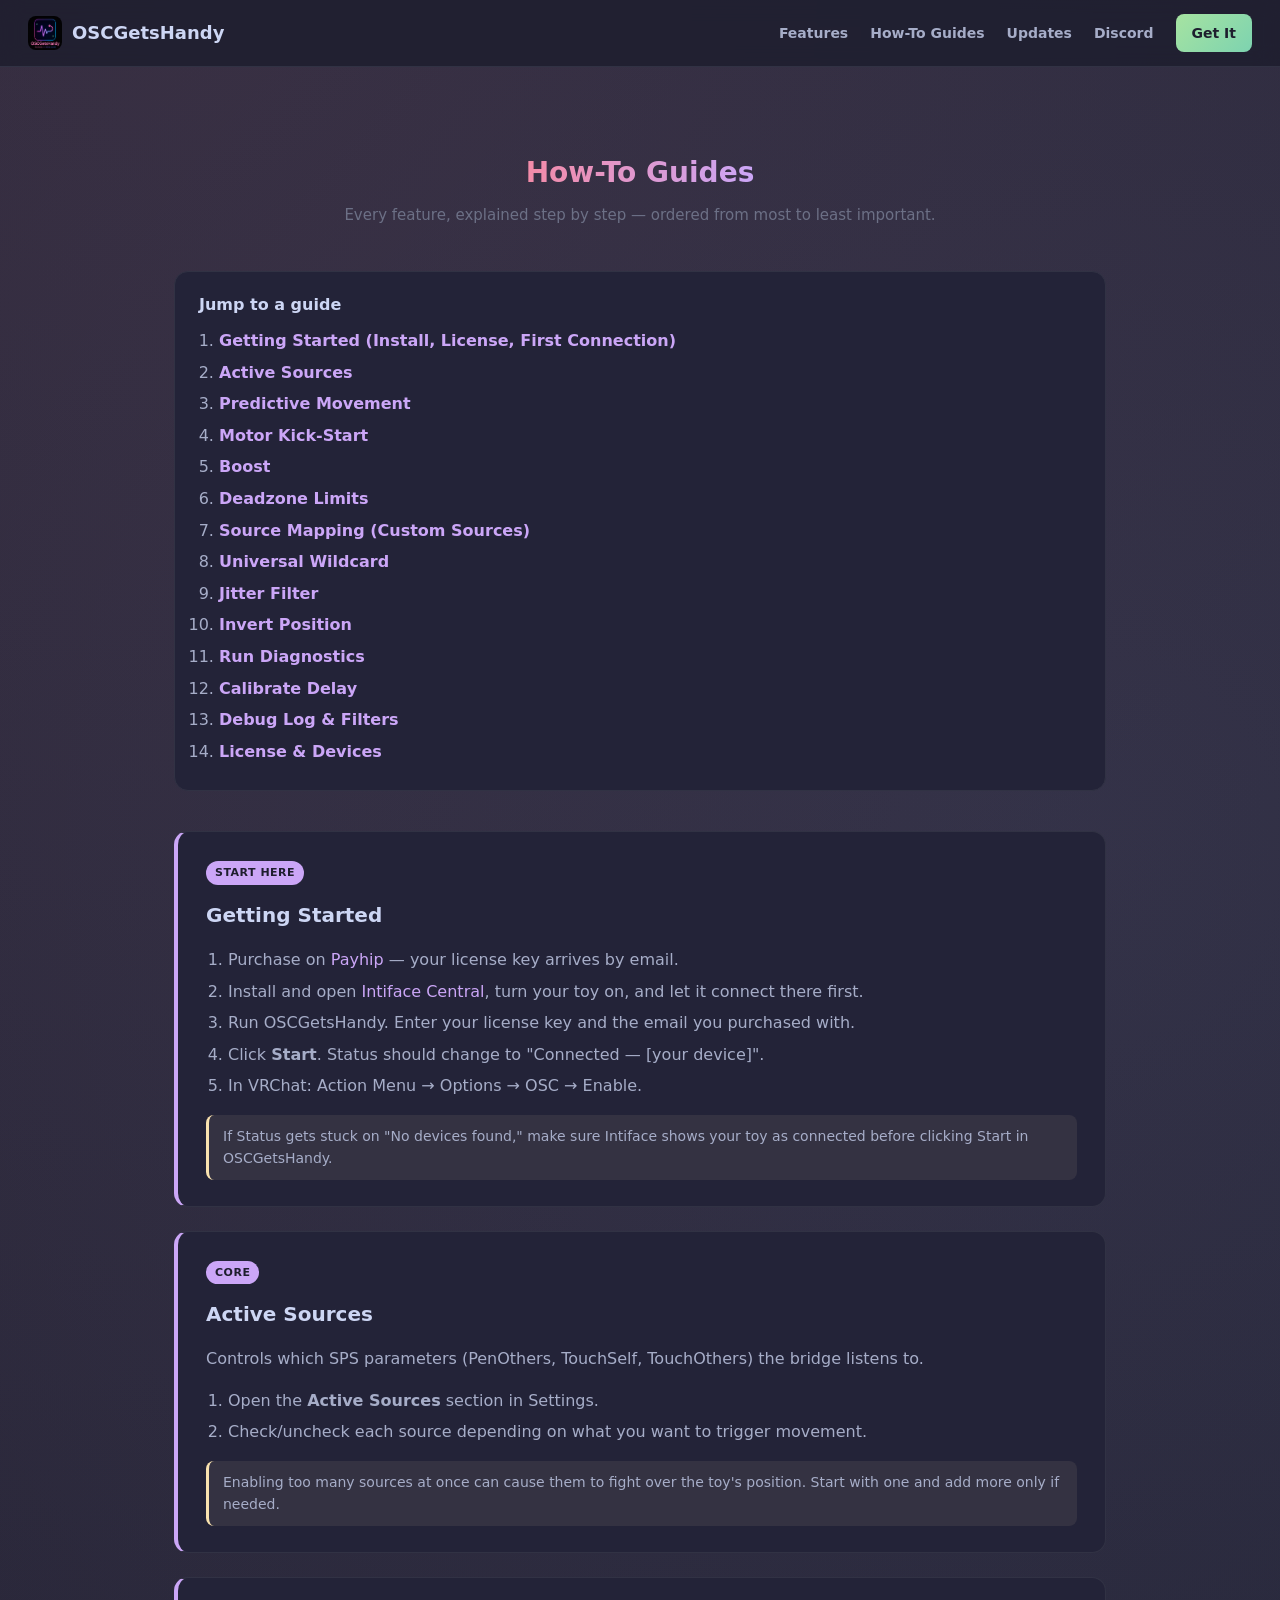
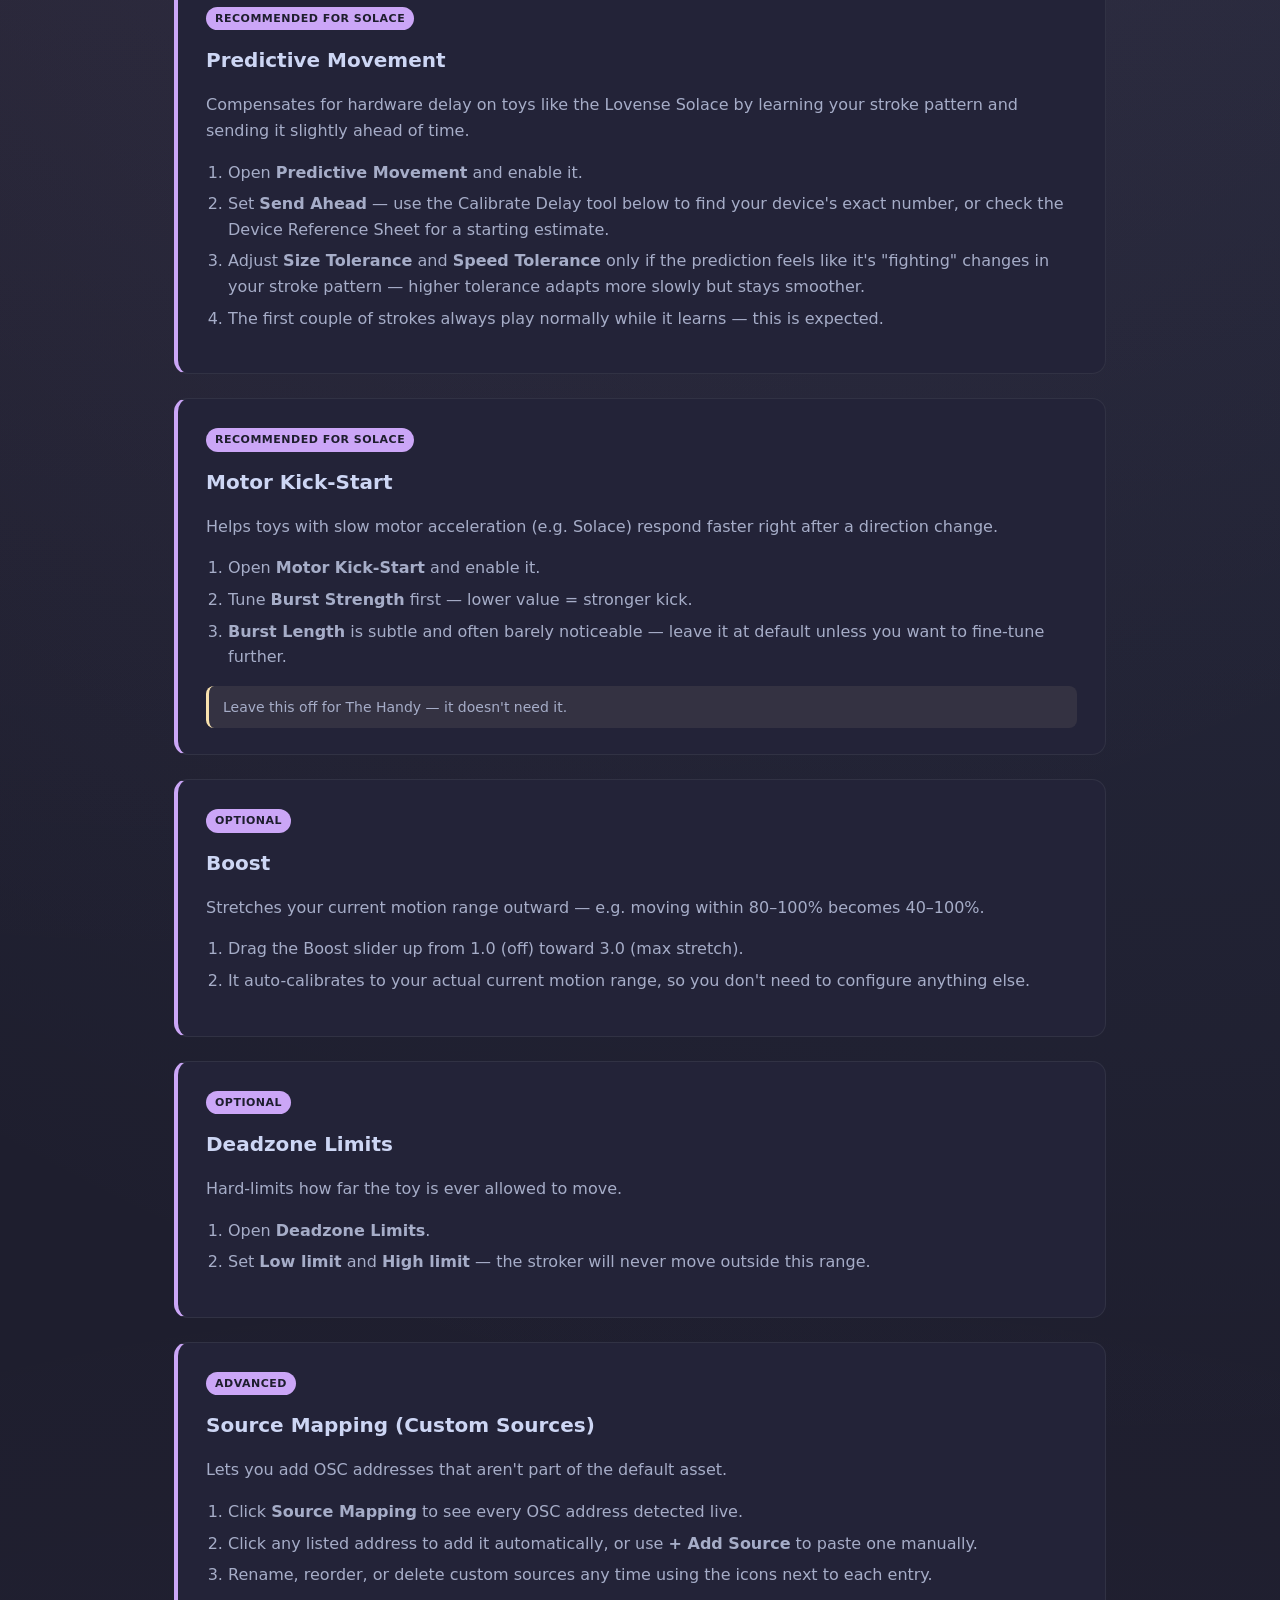
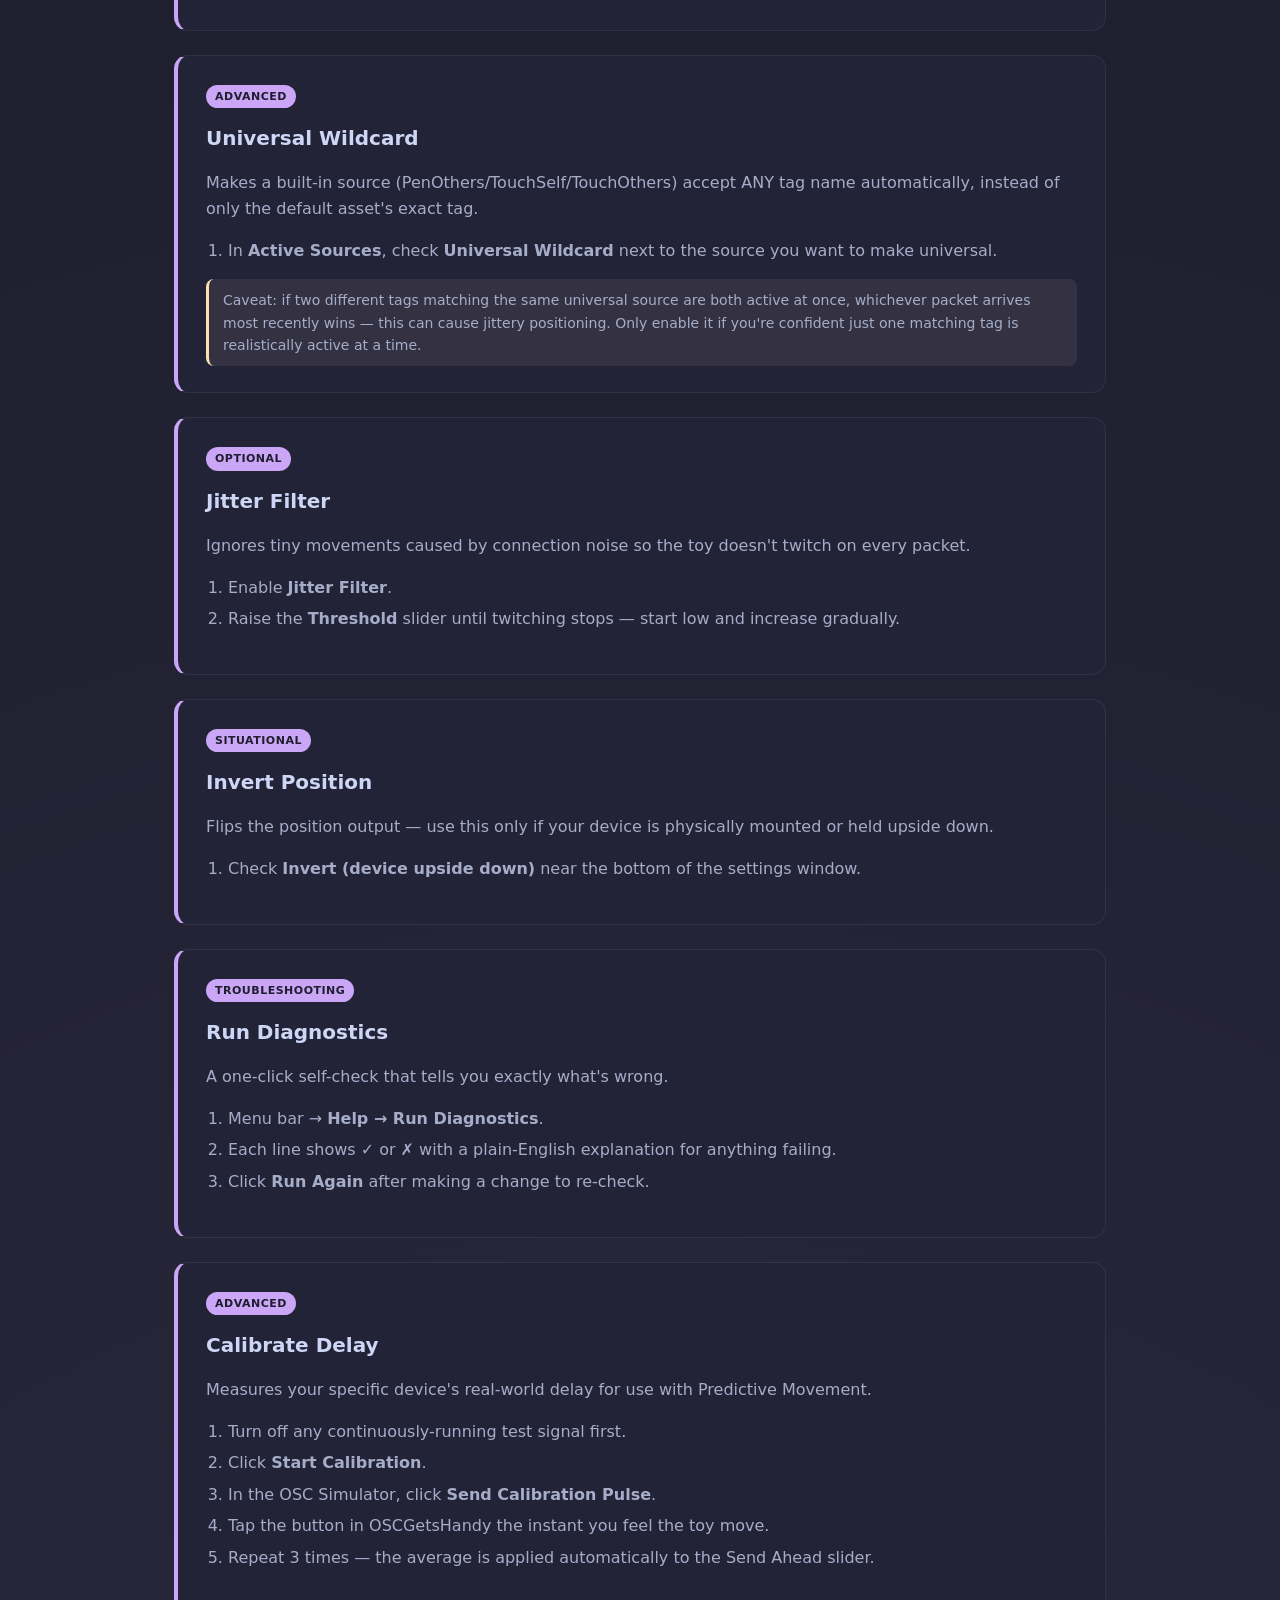
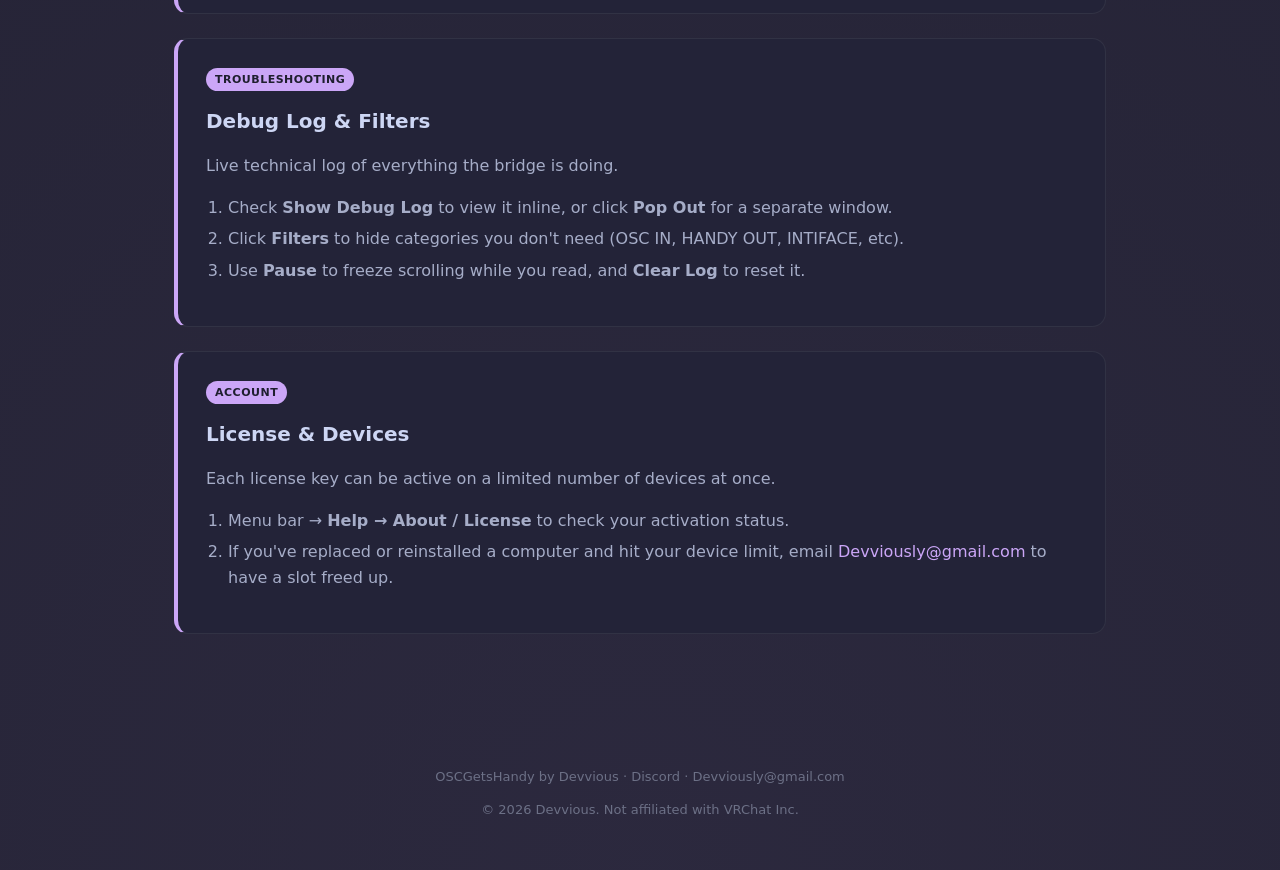
==== guides.html @ ec53cee9 "Add files via upload" ====
<!DOCTYPE html>
<html lang="en">
<head>
<meta charset="UTF-8">
<meta name="viewport" content="width=device-width, initial-scale=1.0">
<title>How-To Guides — OSCGetsHandy</title>
<link rel="icon" href="favicon.ico">
<link rel="stylesheet" href="style.css">
</head>
<body>

<nav>
  <a href="index.html" class="brand">
    <img src="logo.png" alt="OSCGetsHandy logo" class="logo-mark">
    OSCGetsHandy
  </a>
  <div class="navlinks">
    <a href="index.html#features">Features</a>
    <a href="guides.html">How-To Guides</a>
    <a href="updates.html">Updates</a>
    <a href="https://discord.gg/DQhbp8vgg" target="_blank" rel="noopener">Discord</a>
    <a class="cta" href="index.html#buy">Get It</a>
  </div>
</nav>

<section class="section">
  <div class="section-head"><h2>How-To Guides</h2></div>
  <div class="subtitle">Every feature, explained step by step — ordered from most to least important.</div>

  <div class="guide-toc">
    <h4>Jump to a guide</h4>
    <ol>
      <li><a href="#getting-started">Getting Started (Install, License, First Connection)</a></li>
      <li><a href="#active-sources">Active Sources</a></li>
      <li><a href="#predictive-movement">Predictive Movement</a></li>
      <li><a href="#motor-kick-start">Motor Kick-Start</a></li>
      <li><a href="#boost">Boost</a></li>
      <li><a href="#deadzone">Deadzone Limits</a></li>
      <li><a href="#source-mapping">Source Mapping (Custom Sources)</a></li>
      <li><a href="#universal-wildcard">Universal Wildcard</a></li>
      <li><a href="#jitter">Jitter Filter</a></li>
      <li><a href="#invert">Invert Position</a></li>
      <li><a href="#diagnostics">Run Diagnostics</a></li>
      <li><a href="#calibration">Calibrate Delay</a></li>
      <li><a href="#debug-log">Debug Log &amp; Filters</a></li>
      <li><a href="#licensing">License &amp; Devices</a></li>
    </ol>
  </div>

  <div class="guide" id="getting-started">
    <span class="priority">Start Here</span>
    <h3>Getting Started</h3>
    <ol>
      <li>Purchase on <a href="https://payhip.com/b/lFIj0" target="_blank" rel="noopener">Payhip</a> — your license key arrives by email.</li>
      <li>Install and open <a href="https://intiface.com/central/" target="_blank" rel="noopener">Intiface Central</a>, turn your toy on, and let it connect there first.</li>
      <li>Run OSCGetsHandy. Enter your license key and the email you purchased with.</li>
      <li>Click <strong>Start</strong>. Status should change to "Connected — [your device]".</li>
      <li>In VRChat: Action Menu → Options → OSC → Enable.</li>
    </ol>
    <div class="tip">If Status gets stuck on "No devices found," make sure Intiface shows your toy as connected before clicking Start in OSCGetsHandy.</div>
  </div>

  <div class="guide" id="active-sources">
    <span class="priority">Core</span>
    <h3>Active Sources</h3>
    <p>Controls which SPS parameters (PenOthers, TouchSelf, TouchOthers) the bridge listens to.</p>
    <ol>
      <li>Open the <strong>Active Sources</strong> section in Settings.</li>
      <li>Check/uncheck each source depending on what you want to trigger movement.</li>
    </ol>
    <div class="tip">Enabling too many sources at once can cause them to fight over the toy's position. Start with one and add more only if needed.</div>
  </div>

  <div class="guide" id="predictive-movement">
    <span class="priority">Recommended for Solace</span>
    <h3>Predictive Movement</h3>
    <p>Compensates for hardware delay on toys like the Lovense Solace by learning your stroke pattern and sending it slightly ahead of time.</p>
    <ol>
      <li>Open <strong>Predictive Movement</strong> and enable it.</li>
      <li>Set <strong>Send Ahead</strong> — use the Calibrate Delay tool below to find your device's exact number, or check the Device Reference Sheet for a starting estimate.</li>
      <li>Adjust <strong>Size Tolerance</strong> and <strong>Speed Tolerance</strong> only if the prediction feels like it's "fighting" changes in your stroke pattern — higher tolerance adapts more slowly but stays smoother.</li>
      <li>The first couple of strokes always play normally while it learns — this is expected.</li>
    </ol>
  </div>

  <div class="guide" id="motor-kick-start">
    <span class="priority">Recommended for Solace</span>
    <h3>Motor Kick-Start</h3>
    <p>Helps toys with slow motor acceleration (e.g. Solace) respond faster right after a direction change.</p>
    <ol>
      <li>Open <strong>Motor Kick-Start</strong> and enable it.</li>
      <li>Tune <strong>Burst Strength</strong> first — lower value = stronger kick.</li>
      <li><strong>Burst Length</strong> is subtle and often barely noticeable — leave it at default unless you want to fine-tune further.</li>
    </ol>
    <div class="tip">Leave this off for The Handy — it doesn't need it.</div>
  </div>

  <div class="guide" id="boost">
    <span class="priority">Optional</span>
    <h3>Boost</h3>
    <p>Stretches your current motion range outward — e.g. moving within 80–100% becomes 40–100%.</p>
    <ol>
      <li>Drag the Boost slider up from 1.0 (off) toward 3.0 (max stretch).</li>
      <li>It auto-calibrates to your actual current motion range, so you don't need to configure anything else.</li>
    </ol>
  </div>

  <div class="guide" id="deadzone">
    <span class="priority">Optional</span>
    <h3>Deadzone Limits</h3>
    <p>Hard-limits how far the toy is ever allowed to move.</p>
    <ol>
      <li>Open <strong>Deadzone Limits</strong>.</li>
      <li>Set <strong>Low limit</strong> and <strong>High limit</strong> — the stroker will never move outside this range.</li>
    </ol>
  </div>

  <div class="guide" id="source-mapping">
    <span class="priority">Advanced</span>
    <h3>Source Mapping (Custom Sources)</h3>
    <p>Lets you add OSC addresses that aren't part of the default asset.</p>
    <ol>
      <li>Click <strong>Source Mapping</strong> to see every OSC address detected live.</li>
      <li>Click any listed address to add it automatically, or use <strong>+ Add Source</strong> to paste one manually.</li>
      <li>Rename, reorder, or delete custom sources any time using the icons next to each entry.</li>
    </ol>
  </div>

  <div class="guide" id="universal-wildcard">
    <span class="priority">Advanced</span>
    <h3>Universal Wildcard</h3>
    <p>Makes a built-in source (PenOthers/TouchSelf/TouchOthers) accept ANY tag name automatically, instead of only the default asset's exact tag.</p>
    <ol>
      <li>In <strong>Active Sources</strong>, check <strong>Universal Wildcard</strong> next to the source you want to make universal.</li>
    </ol>
    <div class="tip">Caveat: if two different tags matching the same universal source are both active at once, whichever packet arrives most recently wins — this can cause jittery positioning. Only enable it if you're confident just one matching tag is realistically active at a time.</div>
  </div>

  <div class="guide" id="jitter">
    <span class="priority">Optional</span>
    <h3>Jitter Filter</h3>
    <p>Ignores tiny movements caused by connection noise so the toy doesn't twitch on every packet.</p>
    <ol>
      <li>Enable <strong>Jitter Filter</strong>.</li>
      <li>Raise the <strong>Threshold</strong> slider until twitching stops — start low and increase gradually.</li>
    </ol>
  </div>

  <div class="guide" id="invert">
    <span class="priority">Situational</span>
    <h3>Invert Position</h3>
    <p>Flips the position output — use this only if your device is physically mounted or held upside down.</p>
    <ol>
      <li>Check <strong>Invert (device upside down)</strong> near the bottom of the settings window.</li>
    </ol>
  </div>

  <div class="guide" id="diagnostics">
    <span class="priority">Troubleshooting</span>
    <h3>Run Diagnostics</h3>
    <p>A one-click self-check that tells you exactly what's wrong.</p>
    <ol>
      <li>Menu bar → <strong>Help → Run Diagnostics</strong>.</li>
      <li>Each line shows ✓ or ✗ with a plain-English explanation for anything failing.</li>
      <li>Click <strong>Run Again</strong> after making a change to re-check.</li>
    </ol>
  </div>

  <div class="guide" id="calibration">
    <span class="priority">Advanced</span>
    <h3>Calibrate Delay</h3>
    <p>Measures your specific device's real-world delay for use with Predictive Movement.</p>
    <ol>
      <li>Turn off any continuously-running test signal first.</li>
      <li>Click <strong>Start Calibration</strong>.</li>
      <li>In the OSC Simulator, click <strong>Send Calibration Pulse</strong>.</li>
      <li>Tap the button in OSCGetsHandy the instant you feel the toy move.</li>
      <li>Repeat 3 times — the average is applied automatically to the Send Ahead slider.</li>
    </ol>
  </div>

  <div class="guide" id="debug-log">
    <span class="priority">Troubleshooting</span>
    <h3>Debug Log &amp; Filters</h3>
    <p>Live technical log of everything the bridge is doing.</p>
    <ol>
      <li>Check <strong>Show Debug Log</strong> to view it inline, or click <strong>Pop Out</strong> for a separate window.</li>
      <li>Click <strong>Filters</strong> to hide categories you don't need (OSC IN, HANDY OUT, INTIFACE, etc).</li>
      <li>Use <strong>Pause</strong> to freeze scrolling while you read, and <strong>Clear Log</strong> to reset it.</li>
    </ol>
  </div>

  <div class="guide" id="licensing">
    <span class="priority">Account</span>
    <h3>License &amp; Devices</h3>
    <p>Each license key can be active on a limited number of devices at once.</p>
    <ol>
      <li>Menu bar → <strong>Help → About / License</strong> to check your activation status.</li>
      <li>If you've replaced or reinstalled a computer and hit your device limit, email <a href="mailto:Devviously@gmail.com">Devviously@gmail.com</a> to have a slot freed up.</li>
    </ol>
  </div>

</section>

<footer>
  <p>OSCGetsHandy by Devvious · <a href="https://discord.gg/DQhbp8vgg" target="_blank" rel="noopener">Discord</a> · <a href="mailto:Devviously@gmail.com">Devviously@gmail.com</a></p>
  <p>&copy; 2026 Devvious. Not affiliated with VRChat Inc.</p>
</footer>

</body>
</html>
---- style.css ----
:root{
  --bg:#1e1e2e;
  --bg2:#181825;
  --card:#232338;
  --border:#313244;
  --fg:#cdd6f4;
  --dim:#a6adc8;
  --dim2:#6c7086;
  --accent:#cba6f7;
  --pink:#f38ba8;
  --green:#a6e3a1;
  --blue:#89b4fa;
  --yellow:#f9e2af;
}
*{box-sizing:border-box;}
html{scroll-behavior:smooth;}
body{
  margin:0;
  background:
    radial-gradient(circle at 15% 0%, rgba(243,139,168,0.10), transparent 45%),
    radial-gradient(circle at 85% 15%, rgba(137,180,250,0.10), transparent 45%),
    radial-gradient(circle at 50% 100%, rgba(203,166,247,0.08), transparent 50%),
    var(--bg);
  color:var(--fg);
  font-family:"Segoe UI",system-ui,-apple-system,sans-serif;
  line-height:1.6;
  min-height:100vh;
}
a{color:var(--accent);text-decoration:none;}
a:hover{text-decoration:underline;}

nav{
  position:sticky;top:0;z-index:50;
  display:flex;align-items:center;justify-content:space-between;
  padding:14px 28px;
  background:rgba(30,30,46,0.85);
  backdrop-filter:blur(10px);
  border-bottom:1px solid var(--border);
}
.brand{display:flex;align-items:center;gap:10px;font-weight:700;font-size:18px;color:var(--fg);}
.brand:hover{text-decoration:none;}
.logo-mark{display:block;height:34px;width:34px;border-radius:8px;object-fit:cover;}
.navlinks{display:flex;gap:22px;align-items:center;}
.navlinks a{color:var(--dim);font-size:14px;font-weight:600;}
.navlinks a:hover{color:var(--fg);}
.navlinks .cta{
  background:linear-gradient(135deg,var(--green),#7dd3b0);
  color:var(--bg);
  padding:8px 16px;border-radius:8px;font-weight:700;
}
.navlinks .cta:hover{filter:brightness(1.08);text-decoration:none;}

header.hero{
  text-align:center;
  padding:100px 20px 70px;
  max-width:760px;margin:0 auto;
}
.hero .kicker{
  color:var(--pink);font-weight:700;letter-spacing:1px;
  font-size:13px;text-transform:uppercase;margin-bottom:14px;
}
.hero h1{
  font-size:44px;font-weight:800;margin:0 0 18px;
  color:var(--fg);
}
.hero h1 span{
  background:linear-gradient(90deg,var(--pink),var(--accent),var(--blue));
  -webkit-background-clip:text;
  background-clip:text;
  color:transparent;
}
.hero p{
  color:var(--dim);font-size:17px;max-width:560px;margin:0 auto 34px;
}
.hero-btns{display:flex;gap:14px;justify-content:center;flex-wrap:wrap;}
.btn{
  display:inline-block;padding:13px 26px;border-radius:10px;
  font-weight:700;font-size:15px;cursor:pointer;border:none;
}
.btn-primary{background:linear-gradient(135deg,var(--green),#7dd3b0);color:var(--bg);}
.btn-primary:hover{filter:brightness(1.08);text-decoration:none;}
.btn-secondary{background:var(--card);color:var(--fg);border:1px solid var(--border);}
.btn-secondary:hover{background:var(--border);text-decoration:none;}

.section{max-width:980px;margin:0 auto;padding:60px 24px;}
.section h2{
  font-size:28px;font-weight:800;margin-bottom:8px;color:var(--fg);
  text-align:center;
  background:linear-gradient(90deg,var(--pink),var(--accent));
  -webkit-background-clip:text;background-clip:text;color:transparent;
  display:inline-block;
}
.section-head{text-align:center;}
.section .subtitle{
  color:var(--dim2);text-align:center;margin-bottom:44px;font-size:15px;
}

.grid{display:grid;grid-template-columns:repeat(auto-fit,minmax(250px,1fr));gap:18px;}
.card{
  background:var(--card);border:1px solid var(--border);
  border-radius:14px;padding:22px;
  border-top:3px solid transparent;
  transition:transform .15s ease;
}
.card:hover{transform:translateY(-3px);}
.card .icon{font-size:26px;margin-bottom:10px;display:block;}
.card h3{margin:0 0 8px;font-size:16px;color:var(--fg);}
.card p{margin:0 0 10px;color:var(--dim);font-size:14px;}
.card a{font-size:13px;font-weight:700;}

.grad-1{border-top-color:var(--pink);}
.grad-2{border-top-color:var(--yellow);}
.grad-3{border-top-color:var(--green);}
.grad-4{border-top-color:var(--blue);}
.grad-5{border-top-color:var(--accent);}
.grad-6{border-top-color:#eba0ac;}

.steps{counter-reset:step;display:flex;flex-direction:column;gap:0;}
.step{
  display:flex;gap:18px;padding:20px 0;
  border-bottom:1px solid var(--border);
}
.step:last-child{border-bottom:none;}
.step .num{
  flex:none;width:34px;height:34px;border-radius:50%;
  background:linear-gradient(135deg,var(--pink),var(--accent));
  color:var(--bg);font-weight:800;
  display:flex;align-items:center;justify-content:center;font-size:15px;
}
.step h4{margin:2px 0 6px;color:var(--fg);font-size:16px;}
.step p{margin:0;color:var(--dim);font-size:14px;}

.compat{
  display:flex;flex-wrap:wrap;gap:10px;justify-content:center;
}
.pill{
  background:var(--card);border:1px solid var(--border);
  padding:9px 16px;border-radius:20px;font-size:14px;color:var(--dim);
}

.cta-band{
  text-align:center;padding:70px 24px;
  background:linear-gradient(180deg,var(--bg2),var(--bg));
  border-top:1px solid var(--border);
  border-bottom:1px solid var(--border);
}
.cta-band h2{font-size:26px;margin-bottom:10px;color:var(--fg);}
.cta-band p{color:var(--dim);margin-bottom:26px;}

.price{
  display:inline-block;background:var(--card);border:1px solid var(--border);
  border-radius:16px;padding:30px 40px;margin-bottom:24px;
}
.price .amount{
  font-size:32px;font-weight:800;
  background:linear-gradient(90deg,var(--green),var(--blue));
  -webkit-background-clip:text;background-clip:text;color:transparent;
}
.price .label{color:var(--dim2);font-size:13px;text-transform:uppercase;letter-spacing:1px;}

footer{
  text-align:center;padding:36px 20px;color:var(--dim2);font-size:13px;
}
footer a{color:var(--dim2);}
footer a:hover{color:var(--fg);}

.note{
  background:var(--card);border:1px solid var(--border);
  border-left:3px solid var(--yellow);
  padding:14px 18px;border-radius:8px;color:var(--dim);font-size:14px;
  max-width:700px;margin:30px auto 0;
}

/* ---- Guides page ---- */
.guide-toc{
  background:var(--card);border:1px solid var(--border);
  border-radius:14px;padding:20px 24px;margin-bottom:40px;
}
.guide-toc h4{margin:0 0 10px;color:var(--fg);}
.guide-toc ol{margin:0;padding-left:20px;color:var(--dim);}
.guide-toc li{margin-bottom:6px;}
.guide-toc a{font-weight:600;}

.guide{
  background:var(--card);border:1px solid var(--border);
  border-left:4px solid var(--accent);
  border-radius:14px;padding:26px 28px;margin-bottom:24px;
  scroll-margin-top:90px;
}
.guide h3{margin:0 0 4px;font-size:20px;color:var(--fg);}
.guide .priority{
  display:inline-block;font-size:11px;font-weight:700;letter-spacing:.5px;
  text-transform:uppercase;color:var(--bg);
  background:var(--accent);padding:3px 9px;border-radius:20px;margin-bottom:14px;
}
.guide ol, .guide ul{color:var(--dim);padding-left:22px;}
.guide li{margin-bottom:6px;}
.guide p{color:var(--dim);}
.guide .tip{
  background:rgba(249,226,175,0.08);border-left:3px solid var(--yellow);
  padding:10px 14px;border-radius:8px;font-size:14px;color:var(--dim);margin-top:14px;
}

/* ---- Updates page ---- */
.update-post{
  background:var(--card);border:1px solid var(--border);
  border-radius:14px;padding:22px 26px;margin-bottom:20px;
}
.update-post .date{
  color:var(--dim2);font-size:13px;font-weight:700;text-transform:uppercase;
  letter-spacing:.5px;margin-bottom:8px;
}
.update-post .version{
  display:inline-block;background:linear-gradient(135deg,var(--blue),var(--accent));
  color:var(--bg);font-weight:800;font-size:13px;padding:2px 10px;border-radius:20px;
  margin-bottom:10px;
}
.update-post ul{color:var(--dim);padding-left:20px;margin:8px 0 0;}
.update-post li{margin-bottom:4px;}
.update-post p{color:var(--dim);margin:8px 0 0;}

.planned-grid{display:grid;grid-template-columns:repeat(auto-fit,minmax(230px,1fr));gap:16px;}
.planned-card{
  background:var(--card);border:1px dashed var(--border);
  border-radius:12px;padding:18px;color:var(--dim);font-size:14px;
}
.planned-card h4{margin:0 0 6px;color:var(--fg);font-size:15px;}
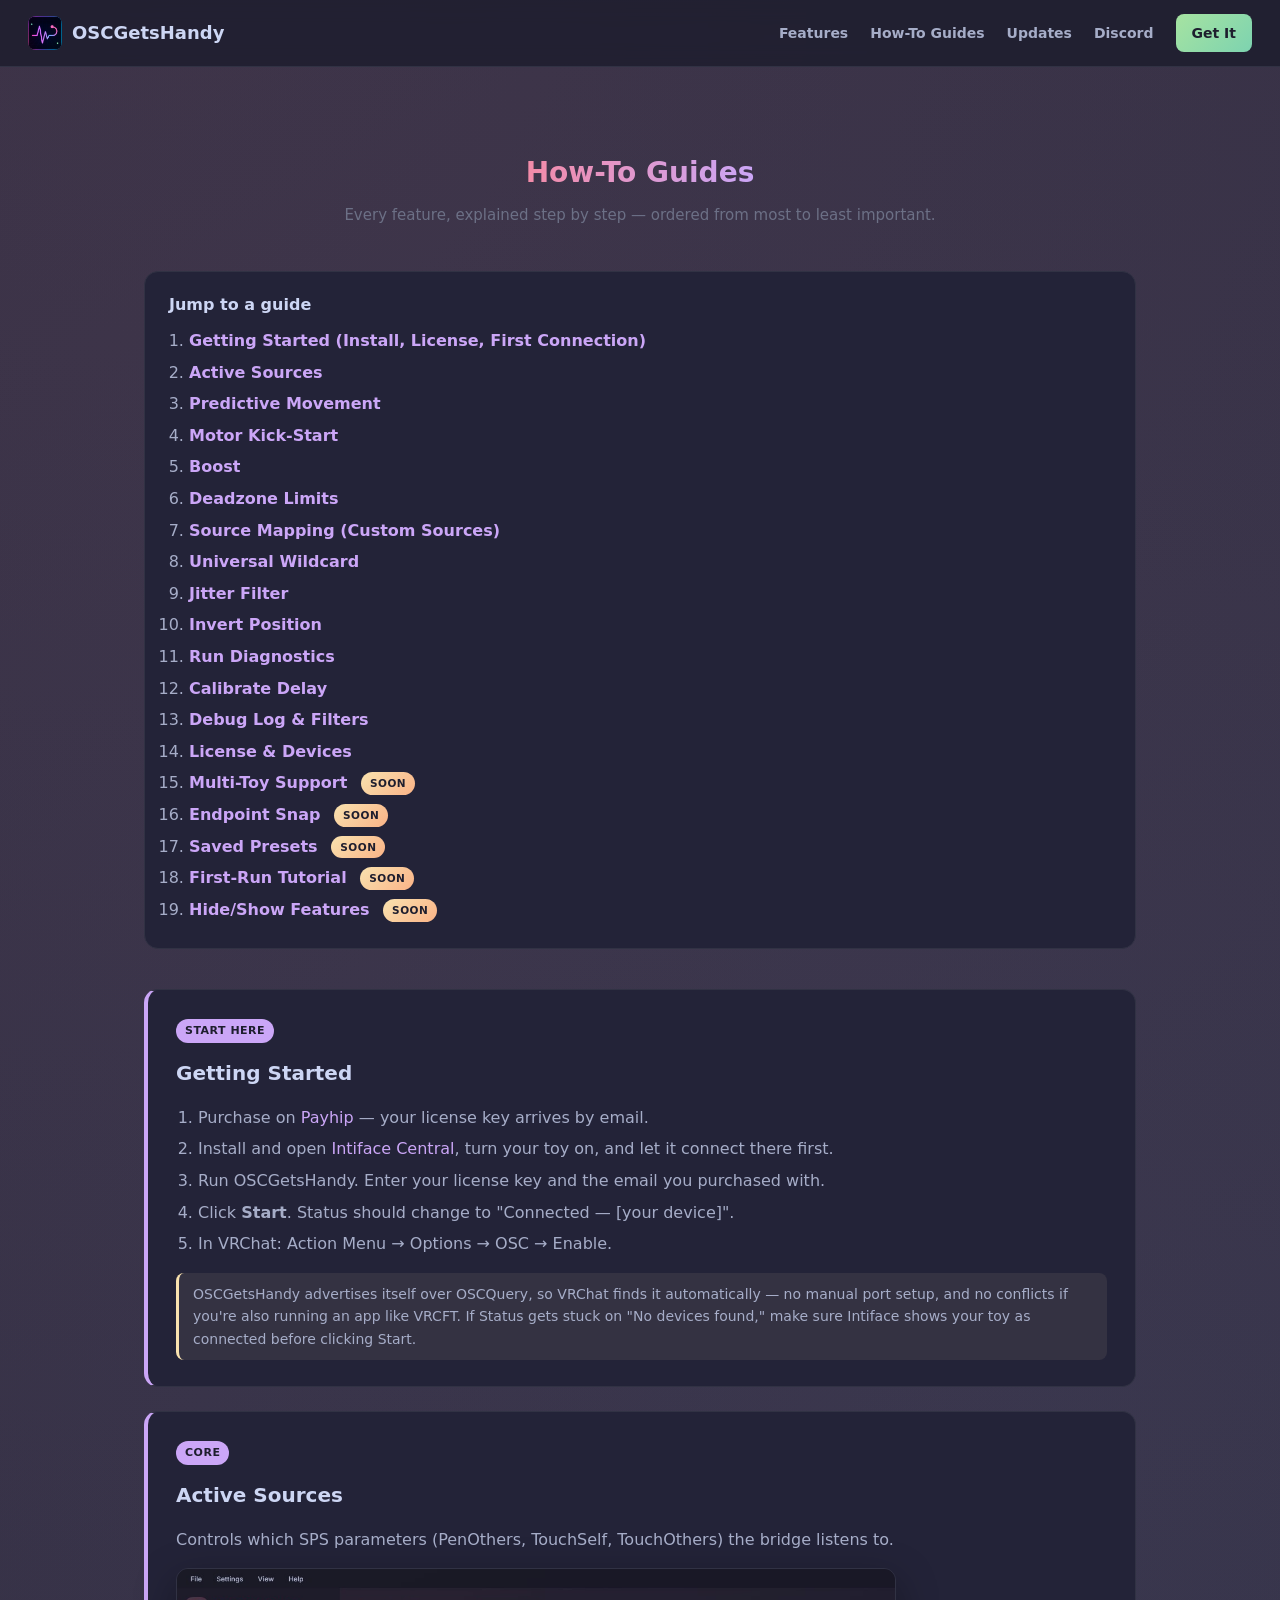
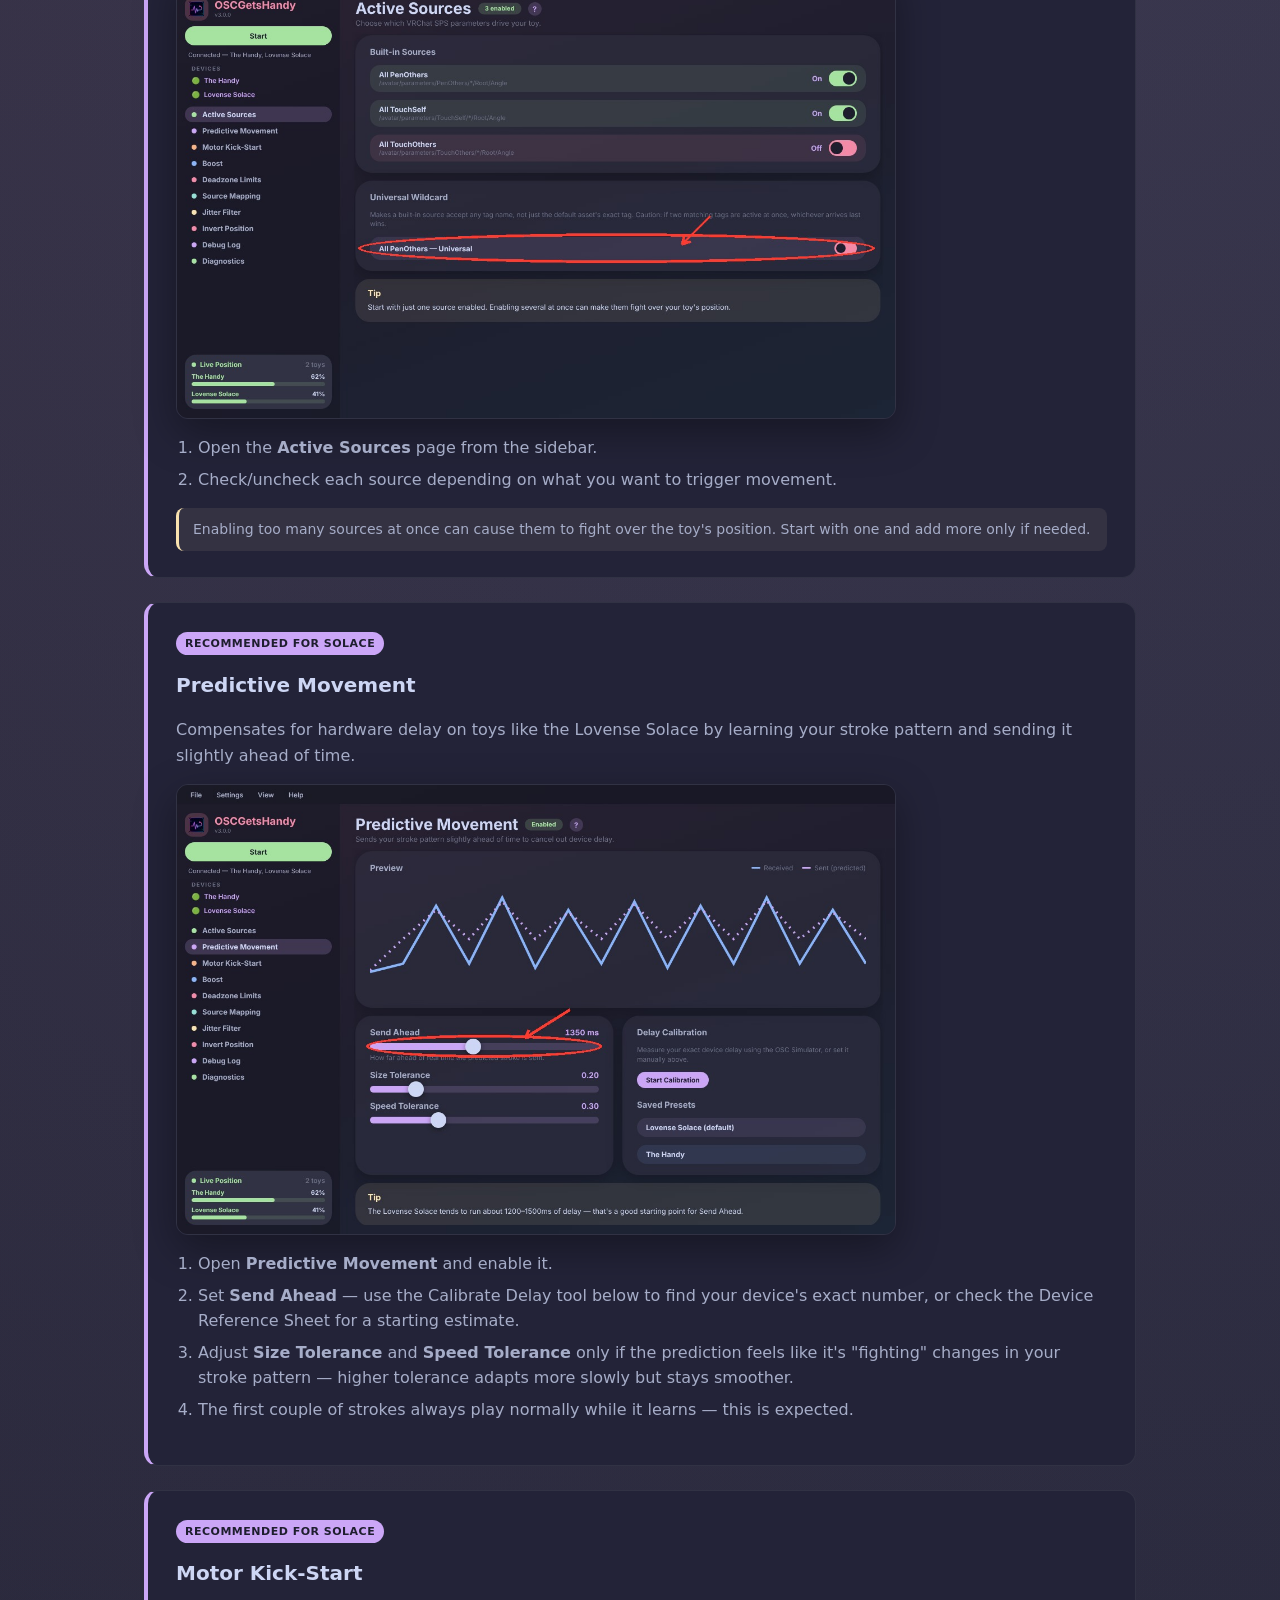
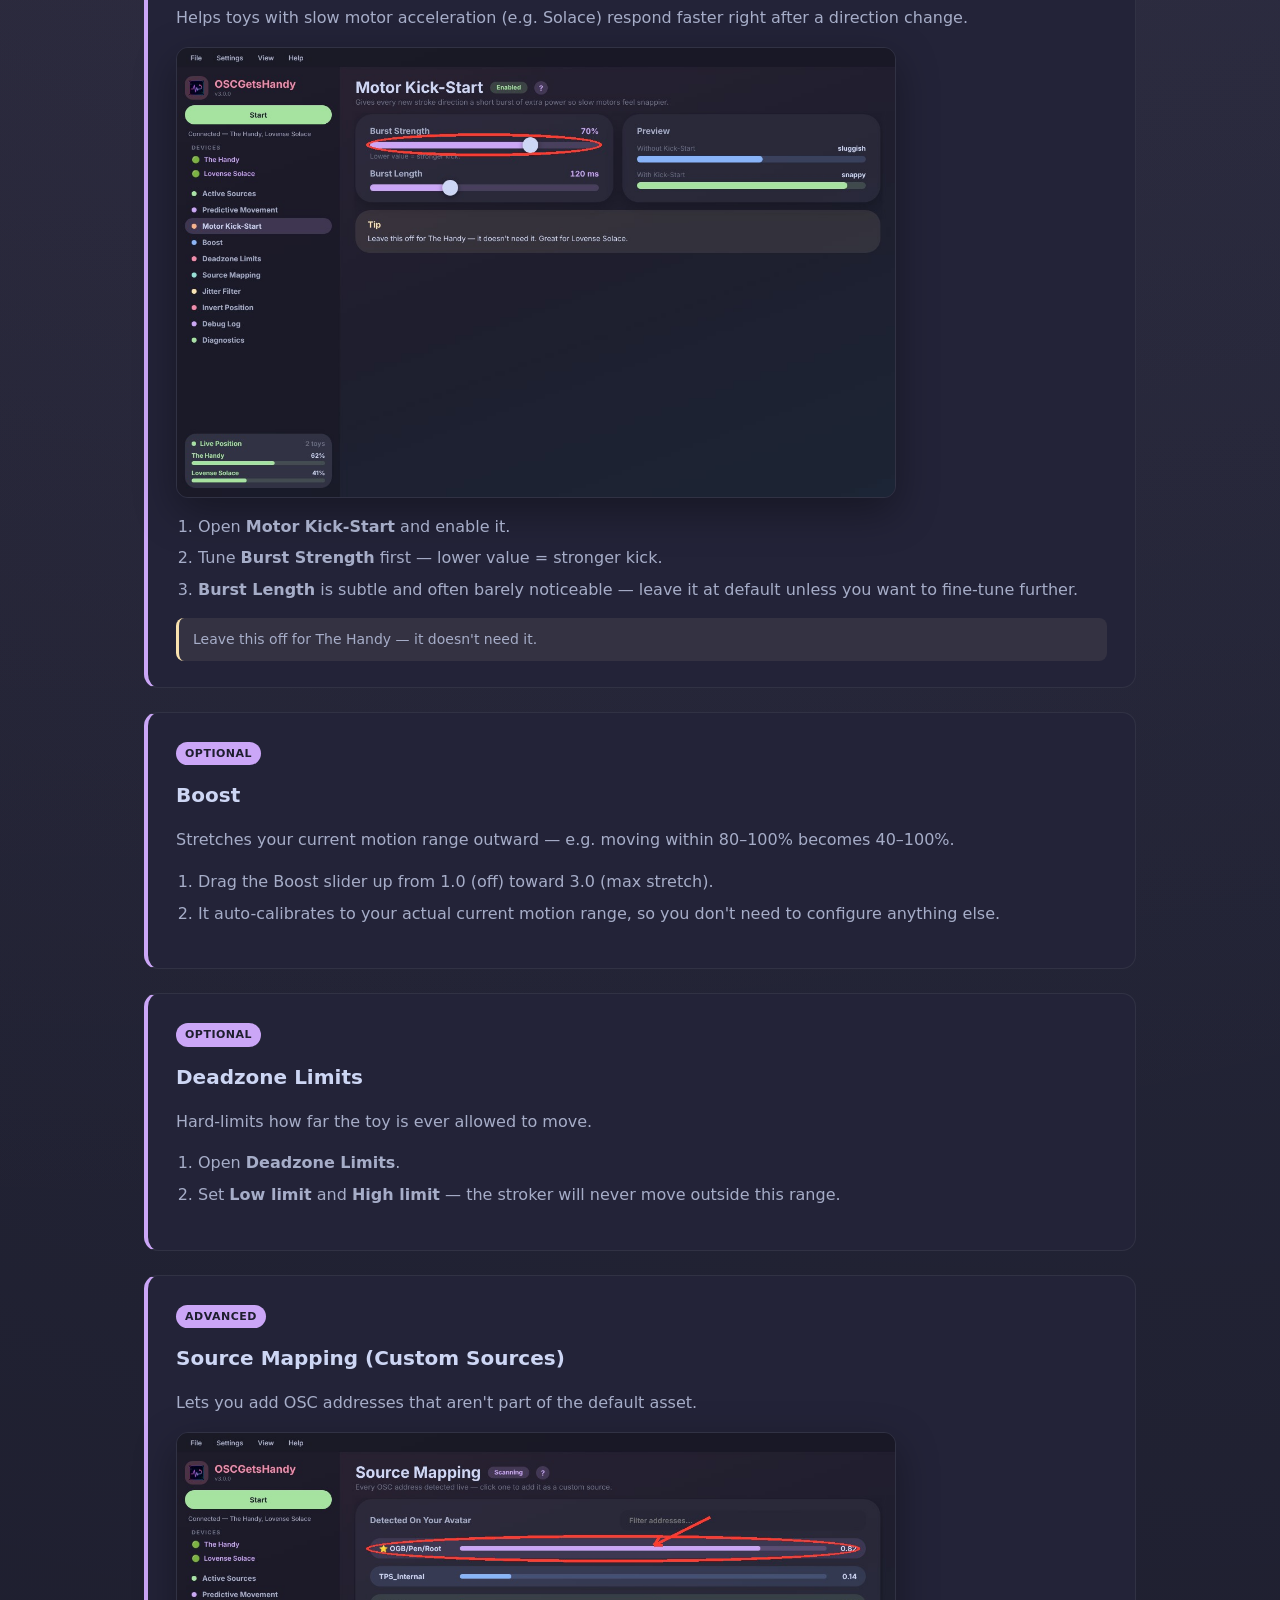
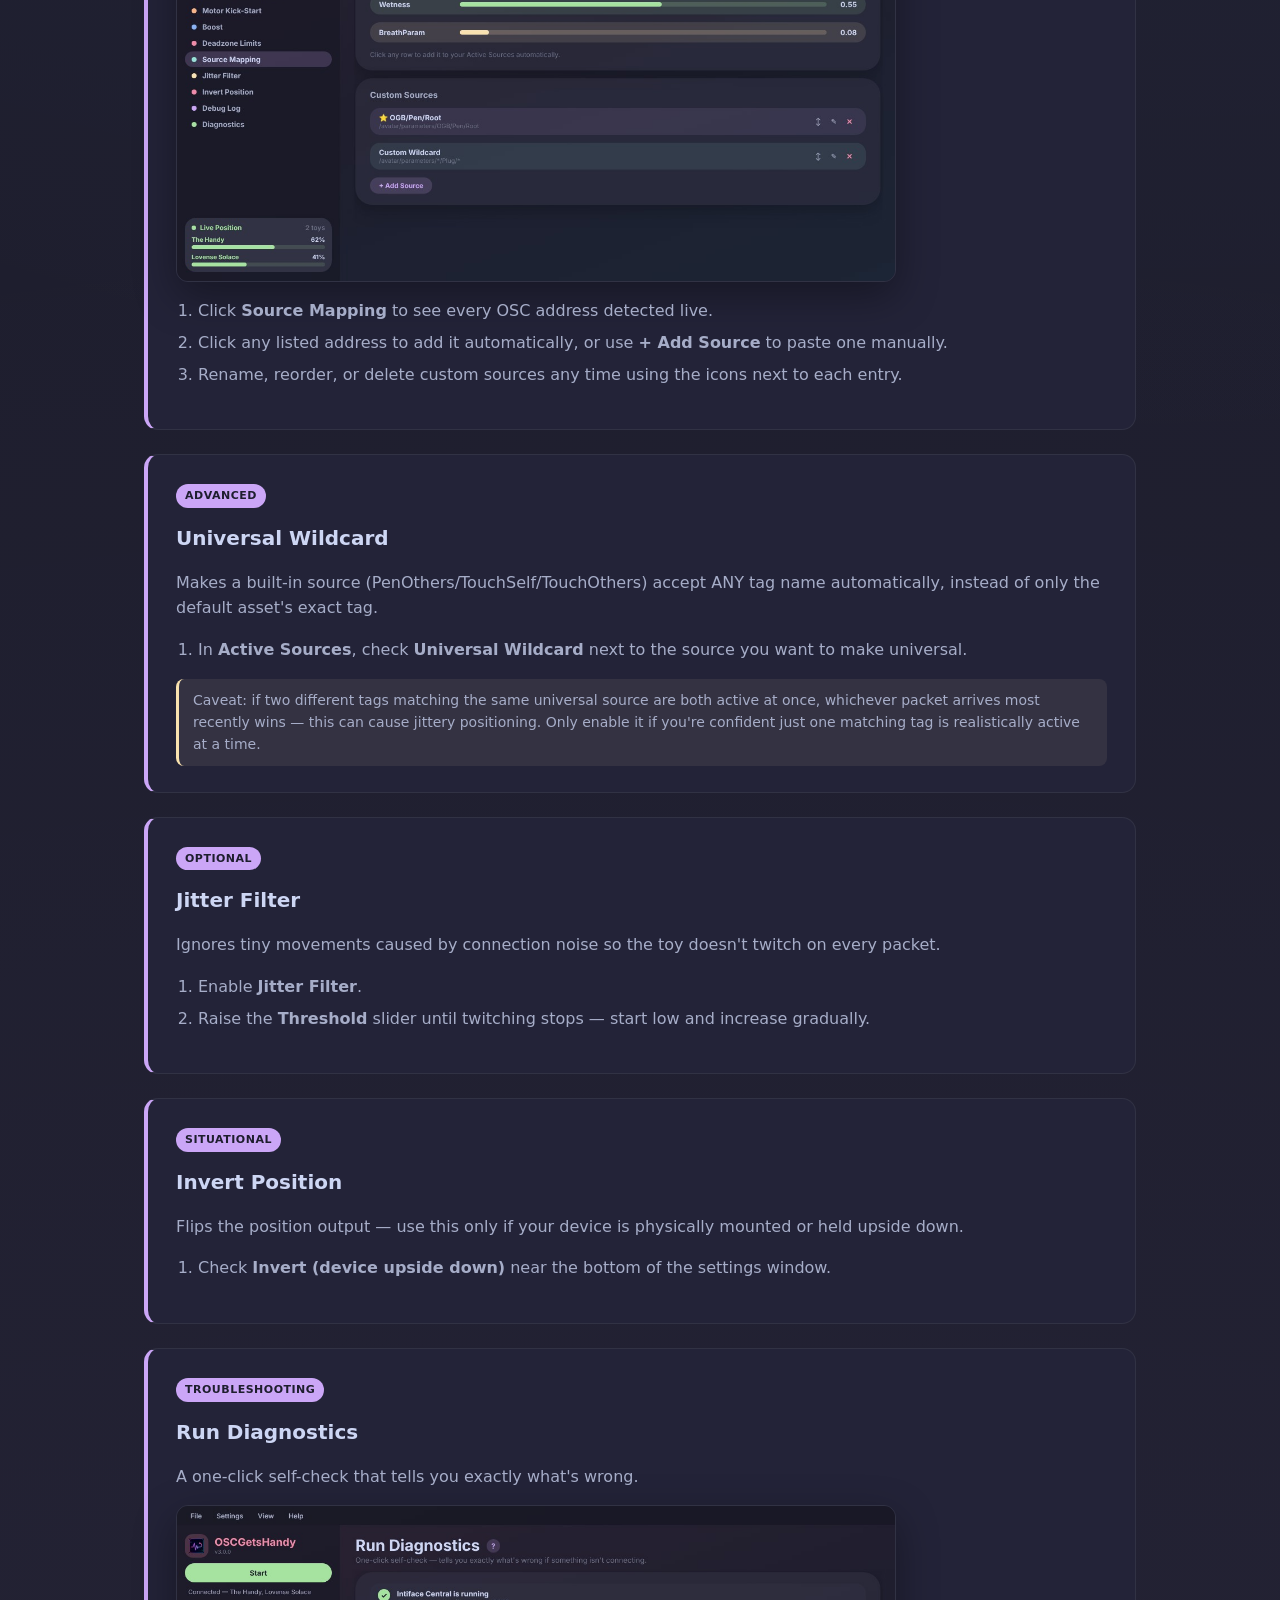
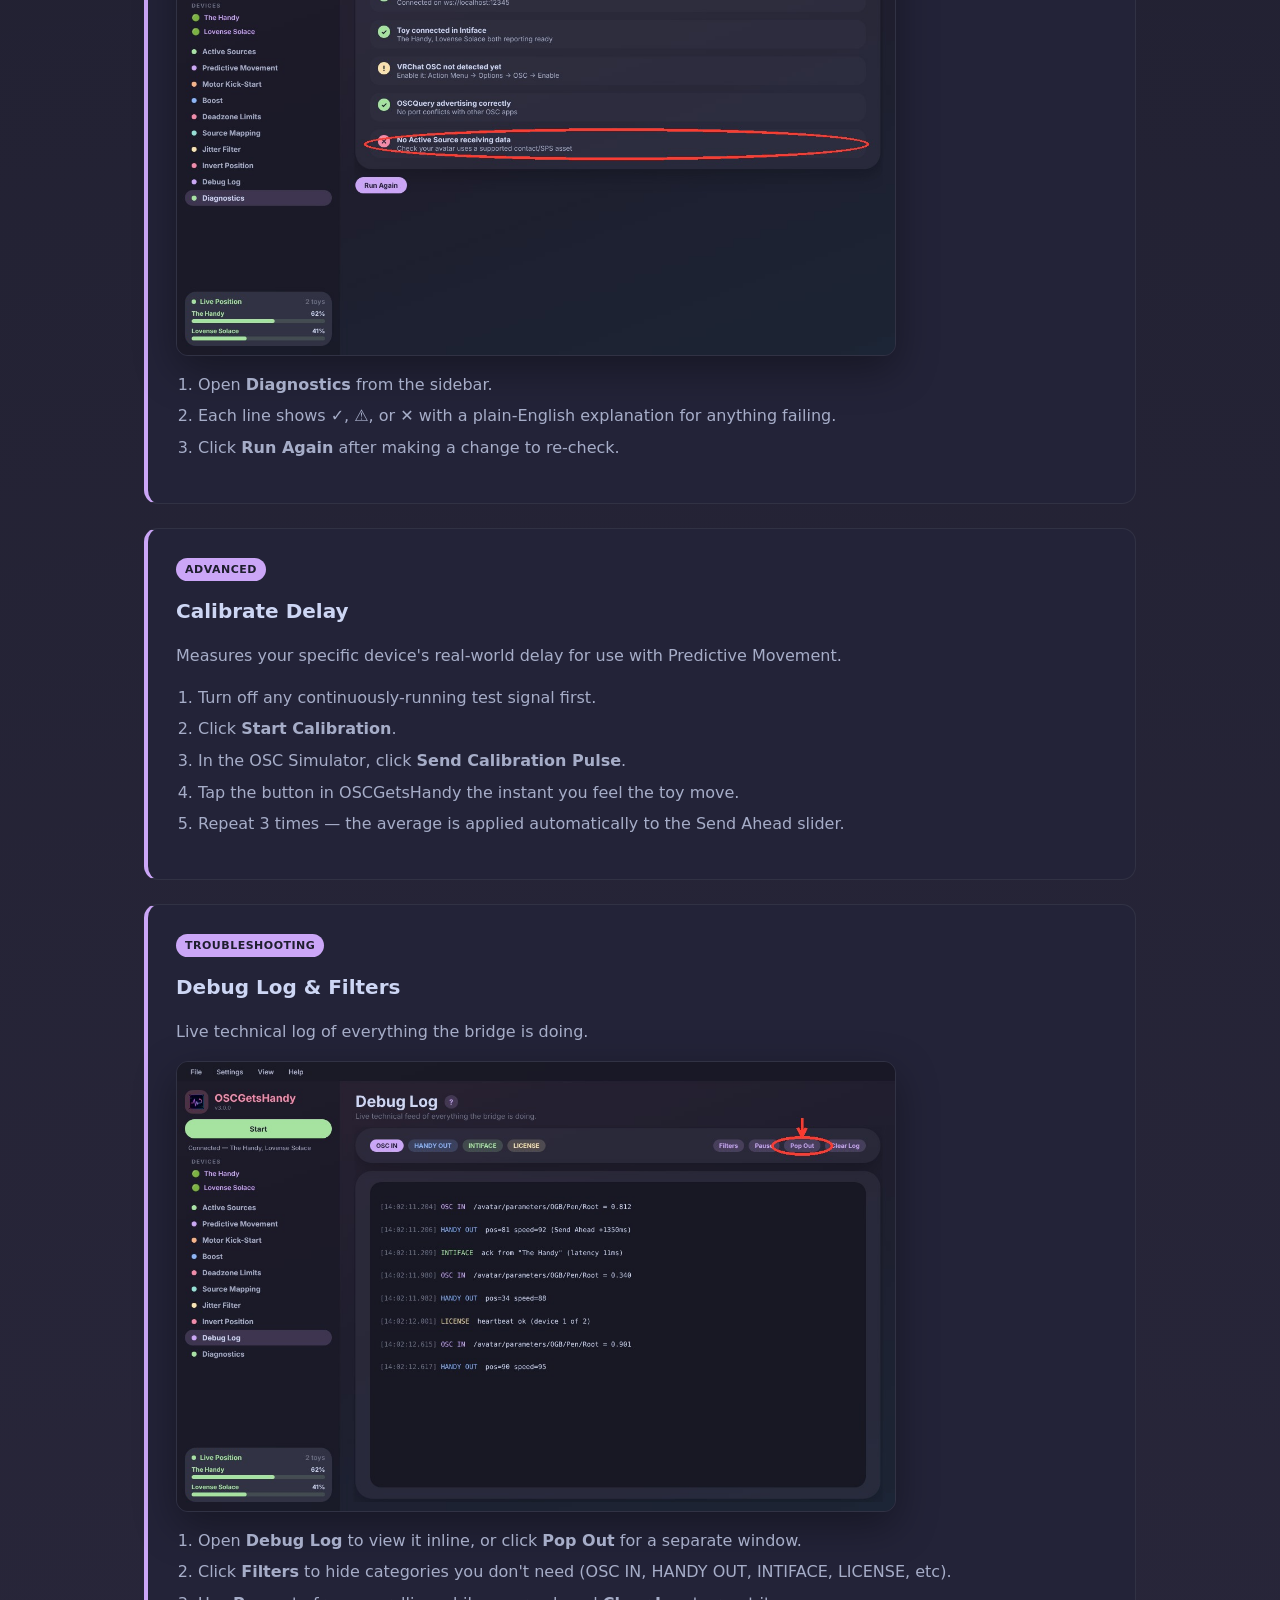
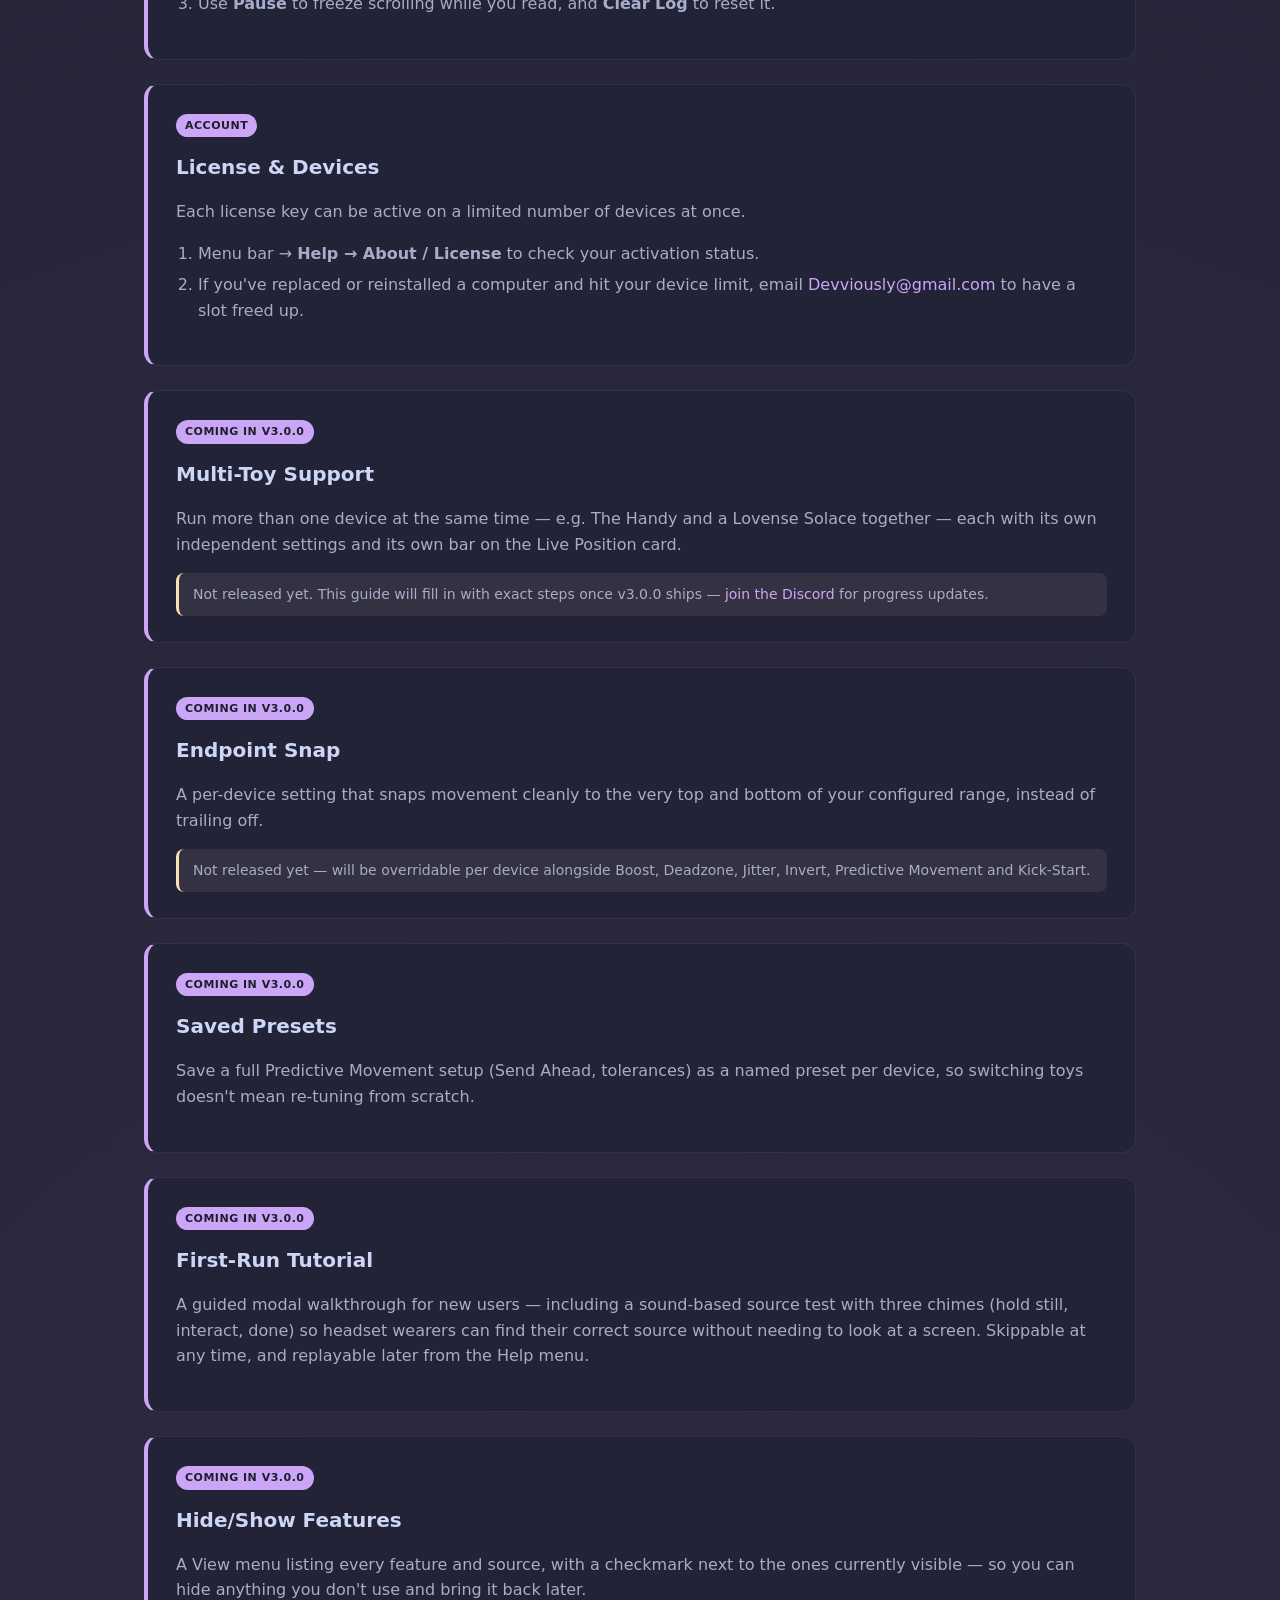
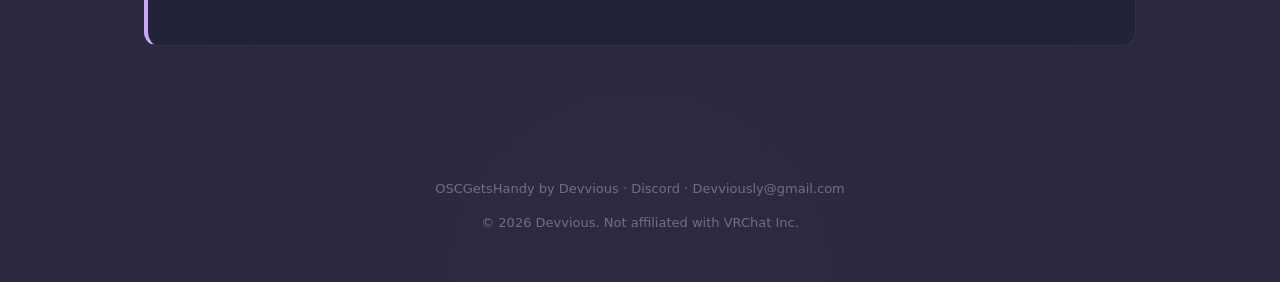
==== commit a17d1147: "Redesign site: bigger hero logo, real app screenshots with callouts, full feature set, v3.0.0 coming" ====
--- a/guides.html
+++ b/guides.html
@@ -11,7 +11,7 @@
 
 <nav>
   <a href="index.html" class="brand">
-    <img src="logo.png" alt="OSCGetsHandy logo" class="logo-mark">
+    <img src="logomark.png" alt="OSCGetsHandy logo" class="logo-mark">
     OSCGetsHandy
   </a>
   <div class="navlinks">
@@ -44,6 +44,11 @@
       <li><a href="#calibration">Calibrate Delay</a></li>
       <li><a href="#debug-log">Debug Log &amp; Filters</a></li>
       <li><a href="#licensing">License &amp; Devices</a></li>
+      <li><a href="#multi-toy">Multi-Toy Support <span class="soon">Soon</span></a></li>
+      <li><a href="#endpoint-snap">Endpoint Snap <span class="soon">Soon</span></a></li>
+      <li><a href="#saved-presets">Saved Presets <span class="soon">Soon</span></a></li>
+      <li><a href="#first-run-tutorial">First-Run Tutorial <span class="soon">Soon</span></a></li>
+      <li><a href="#hide-show">Hide/Show Features <span class="soon">Soon</span></a></li>
     </ol>
   </div>
 
@@ -57,15 +62,16 @@
       <li>Click <strong>Start</strong>. Status should change to "Connected — [your device]".</li>
       <li>In VRChat: Action Menu → Options → OSC → Enable.</li>
     </ol>
-    <div class="tip">If Status gets stuck on "No devices found," make sure Intiface shows your toy as connected before clicking Start in OSCGetsHandy.</div>
+    <div class="tip">OSCGetsHandy advertises itself over OSCQuery, so VRChat finds it automatically — no manual port setup, and no conflicts if you're also running an app like VRCFT. If Status gets stuck on "No devices found," make sure Intiface shows your toy as connected before clicking Start.</div>
   </div>
 
   <div class="guide" id="active-sources">
     <span class="priority">Core</span>
     <h3>Active Sources</h3>
     <p>Controls which SPS parameters (PenOthers, TouchSelf, TouchOthers) the bridge listens to.</p>
-    <ol>
-      <li>Open the <strong>Active Sources</strong> section in Settings.</li>
+    <div class="gshot"><img src="shot_active_sources.jpg" alt="Active Sources page with built-in source toggles and the Universal Wildcard toggle circled"></div>
+    <ol>
+      <li>Open the <strong>Active Sources</strong> page from the sidebar.</li>
       <li>Check/uncheck each source depending on what you want to trigger movement.</li>
     </ol>
     <div class="tip">Enabling too many sources at once can cause them to fight over the toy's position. Start with one and add more only if needed.</div>
@@ -75,6 +81,7 @@
     <span class="priority">Recommended for Solace</span>
     <h3>Predictive Movement</h3>
     <p>Compensates for hardware delay on toys like the Lovense Solace by learning your stroke pattern and sending it slightly ahead of time.</p>
+    <div class="gshot"><img src="shot_predictive_movement.jpg" alt="Predictive Movement page with the Send Ahead slider circled and a preview graph of received vs sent movement"></div>
     <ol>
       <li>Open <strong>Predictive Movement</strong> and enable it.</li>
       <li>Set <strong>Send Ahead</strong> — use the Calibrate Delay tool below to find your device's exact number, or check the Device Reference Sheet for a starting estimate.</li>
@@ -87,6 +94,7 @@
     <span class="priority">Recommended for Solace</span>
     <h3>Motor Kick-Start</h3>
     <p>Helps toys with slow motor acceleration (e.g. Solace) respond faster right after a direction change.</p>
+    <div class="gshot"><img src="shot_motor_kickstart.jpg" alt="Motor Kick-Start page with the Burst Strength slider circled next to a before/after preview"></div>
     <ol>
       <li>Open <strong>Motor Kick-Start</strong> and enable it.</li>
       <li>Tune <strong>Burst Strength</strong> first — lower value = stronger kick.</li>
@@ -119,6 +127,7 @@
     <span class="priority">Advanced</span>
     <h3>Source Mapping (Custom Sources)</h3>
     <p>Lets you add OSC addresses that aren't part of the default asset.</p>
+    <div class="gshot"><img src="shot_source_mapping.jpg" alt="Source Mapping page listing live-detected OSC addresses with the top one circled"></div>
     <ol>
       <li>Click <strong>Source Mapping</strong> to see every OSC address detected live.</li>
       <li>Click any listed address to add it automatically, or use <strong>+ Add Source</strong> to paste one manually.</li>
@@ -159,9 +168,10 @@
     <span class="priority">Troubleshooting</span>
     <h3>Run Diagnostics</h3>
     <p>A one-click self-check that tells you exactly what's wrong.</p>
-    <ol>
-      <li>Menu bar → <strong>Help → Run Diagnostics</strong>.</li>
-      <li>Each line shows ✓ or ✗ with a plain-English explanation for anything failing.</li>
+    <div class="gshot"><img src="shot_diagnostics.jpg" alt="Diagnostics page with a failing check highlighted in red"></div>
+    <ol>
+      <li>Open <strong>Diagnostics</strong> from the sidebar.</li>
+      <li>Each line shows ✓, ⚠, or ✕ with a plain-English explanation for anything failing.</li>
       <li>Click <strong>Run Again</strong> after making a change to re-check.</li>
     </ol>
   </div>
@@ -183,9 +193,10 @@
     <span class="priority">Troubleshooting</span>
     <h3>Debug Log &amp; Filters</h3>
     <p>Live technical log of everything the bridge is doing.</p>
-    <ol>
-      <li>Check <strong>Show Debug Log</strong> to view it inline, or click <strong>Pop Out</strong> for a separate window.</li>
-      <li>Click <strong>Filters</strong> to hide categories you don't need (OSC IN, HANDY OUT, INTIFACE, etc).</li>
+    <div class="gshot"><img src="shot_debug_log.jpg" alt="Debug Log page with category filter pills and the Pop Out button circled"></div>
+    <ol>
+      <li>Open <strong>Debug Log</strong> to view it inline, or click <strong>Pop Out</strong> for a separate window.</li>
+      <li>Click <strong>Filters</strong> to hide categories you don't need (OSC IN, HANDY OUT, INTIFACE, LICENSE, etc).</li>
       <li>Use <strong>Pause</strong> to freeze scrolling while you read, and <strong>Clear Log</strong> to reset it.</li>
     </ol>
   </div>
@@ -200,6 +211,38 @@
     </ol>
   </div>
 
+  <div class="guide" id="multi-toy">
+    <span class="priority">Coming in v3.0.0</span>
+    <h3>Multi-Toy Support</h3>
+    <p>Run more than one device at the same time — e.g. The Handy and a Lovense Solace together — each with its own independent settings and its own bar on the Live Position card.</p>
+    <div class="tip">Not released yet. This guide will fill in with exact steps once v3.0.0 ships — <a href="https://discord.gg/DQhbp8vgg" target="_blank" rel="noopener">join the Discord</a> for progress updates.</div>
+  </div>
+
+  <div class="guide" id="endpoint-snap">
+    <span class="priority">Coming in v3.0.0</span>
+    <h3>Endpoint Snap</h3>
+    <p>A per-device setting that snaps movement cleanly to the very top and bottom of your configured range, instead of trailing off.</p>
+    <div class="tip">Not released yet — will be overridable per device alongside Boost, Deadzone, Jitter, Invert, Predictive Movement and Kick-Start.</div>
+  </div>
+
+  <div class="guide" id="saved-presets">
+    <span class="priority">Coming in v3.0.0</span>
+    <h3>Saved Presets</h3>
+    <p>Save a full Predictive Movement setup (Send Ahead, tolerances) as a named preset per device, so switching toys doesn't mean re-tuning from scratch.</p>
+  </div>
+
+  <div class="guide" id="first-run-tutorial">
+    <span class="priority">Coming in v3.0.0</span>
+    <h3>First-Run Tutorial</h3>
+    <p>A guided modal walkthrough for new users — including a sound-based source test with three chimes (hold still, interact, done) so headset wearers can find their correct source without needing to look at a screen. Skippable at any time, and replayable later from the Help menu.</p>
+  </div>
+
+  <div class="guide" id="hide-show">
+    <span class="priority">Coming in v3.0.0</span>
+    <h3>Hide/Show Features</h3>
+    <p>A View menu listing every feature and source, with a checkmark next to the ones currently visible — so you can hide anything you don't use and bring it back later.</p>
+  </div>
+
 </section>
 
 <footer>
--- a/style.css
+++ b/style.css
@@ -11,15 +11,16 @@
   --green:#a6e3a1;
   --blue:#89b4fa;
   --yellow:#f9e2af;
+  --orange:#fab387;
 }
 *{box-sizing:border-box;}
 html{scroll-behavior:smooth;}
 body{
   margin:0;
   background:
-    radial-gradient(circle at 15% 0%, rgba(243,139,168,0.10), transparent 45%),
-    radial-gradient(circle at 85% 15%, rgba(137,180,250,0.10), transparent 45%),
-    radial-gradient(circle at 50% 100%, rgba(203,166,247,0.08), transparent 50%),
+    radial-gradient(circle at 15% 0%, rgba(243,139,168,0.12), transparent 45%),
+    radial-gradient(circle at 85% 15%, rgba(137,180,250,0.12), transparent 45%),
+    radial-gradient(circle at 50% 100%, rgba(203,166,247,0.09), transparent 50%),
     var(--bg);
   color:var(--fg);
   font-family:"Segoe UI",system-ui,-apple-system,sans-serif;
@@ -52,8 +53,13 @@
 
 header.hero{
   text-align:center;
-  padding:100px 20px 70px;
-  max-width:760px;margin:0 auto;
+  padding:80px 20px 50px;
+  max-width:820px;margin:0 auto;
+}
+.hero-logo{
+  width:360px;max-width:70vw;height:360px;max-height:70vw;
+  border-radius:64px;margin-bottom:10px;
+  filter:drop-shadow(0 20px 60px rgba(203,166,247,0.35));
 }
 .hero .kicker{
   color:var(--pink);font-weight:700;letter-spacing:1px;
@@ -82,7 +88,15 @@
 .btn-secondary{background:var(--card);color:var(--fg);border:1px solid var(--border);}
 .btn-secondary:hover{background:var(--border);text-decoration:none;}
 
-.section{max-width:980px;margin:0 auto;padding:60px 24px;}
+/* hero screenshot */
+.hero-shot{max-width:1000px;margin:10px auto 0;padding:0 20px;}
+.hero-shot img{
+  width:100%;border-radius:20px;border:1px solid var(--border);
+  box-shadow:0 30px 80px rgba(0,0,0,0.45);
+  display:block;
+}
+
+.section{max-width:1040px;margin:0 auto;padding:60px 24px;}
 .section h2{
   font-size:28px;font-weight:800;margin-bottom:8px;color:var(--fg);
   text-align:center;
@@ -114,6 +128,30 @@
 .grad-4{border-top-color:var(--blue);}
 .grad-5{border-top-color:var(--accent);}
 .grad-6{border-top-color:#eba0ac;}
+.grad-7{border-top-color:var(--orange);}
+.grad-8{border-top-color:#94e2d5;}
+
+/* feature-with-screenshot rows */
+.feature-row{
+  display:flex;gap:40px;align-items:center;margin-bottom:70px;
+}
+.feature-row.reverse{flex-direction:row-reverse;}
+.feature-row .ftext{flex:1 1 320px;min-width:260px;}
+.feature-row .fshot{flex:1 1 420px;min-width:280px;}
+.feature-row .fshot img{
+  width:100%;border-radius:16px;border:1px solid var(--border);
+  box-shadow:0 20px 50px rgba(0,0,0,0.4);display:block;
+}
+.feature-row .eyebrow{
+  color:var(--pink);font-weight:700;font-size:12px;text-transform:uppercase;
+  letter-spacing:1px;margin-bottom:10px;
+}
+.feature-row h3{font-size:24px;margin:0 0 12px;color:var(--fg);}
+.feature-row p{color:var(--dim);font-size:15px;margin:0 0 10px;}
+.feature-row a.readmore{font-size:13px;font-weight:700;}
+@media(max-width:760px){
+  .feature-row, .feature-row.reverse{flex-direction:column;}
+}
 
 .steps{counter-reset:step;display:flex;flex-direction:column;gap:0;}
 .step{
@@ -171,6 +209,15 @@
   max-width:700px;margin:30px auto 0;
 }
 
+/* "coming soon" badge */
+.soon{
+  display:inline-block;font-size:10.5px;font-weight:800;letter-spacing:.5px;
+  text-transform:uppercase;color:var(--bg);
+  background:linear-gradient(135deg,var(--yellow),var(--orange));
+  padding:3px 9px;border-radius:20px;margin-left:8px;vertical-align:middle;
+}
+.v307{color:var(--dim2);font-size:11px;font-weight:700;text-transform:uppercase;letter-spacing:.5px;margin-left:6px;}
+
 /* ---- Guides page ---- */
 .guide-toc{
   background:var(--card);border:1px solid var(--border);
@@ -200,6 +247,11 @@
   background:rgba(249,226,175,0.08);border-left:3px solid var(--yellow);
   padding:10px 14px;border-radius:8px;font-size:14px;color:var(--dim);margin-top:14px;
 }
+.guide .gshot{margin:16px 0;}
+.guide .gshot img{
+  width:100%;max-width:720px;border-radius:12px;border:1px solid var(--border);
+  box-shadow:0 14px 40px rgba(0,0,0,0.35);display:block;
+}
 
 /* ---- Updates page ---- */
 .update-post{
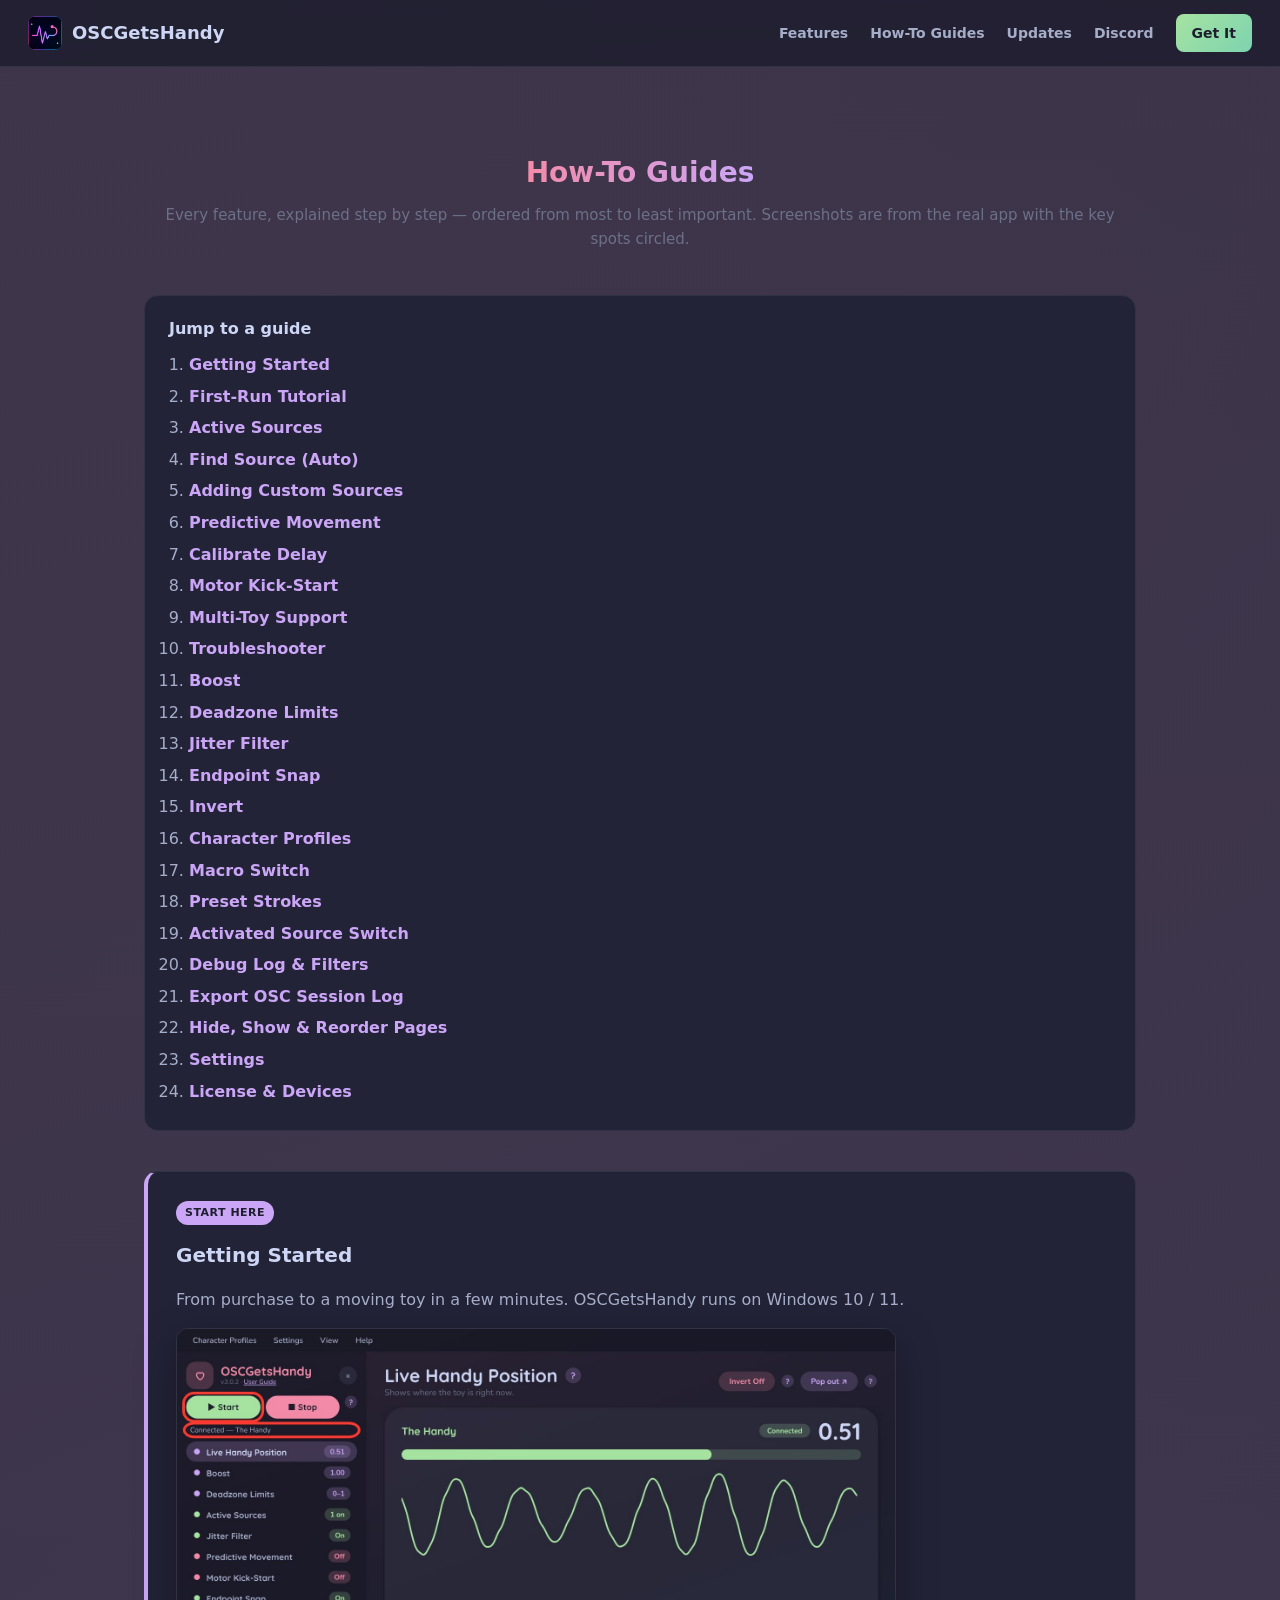
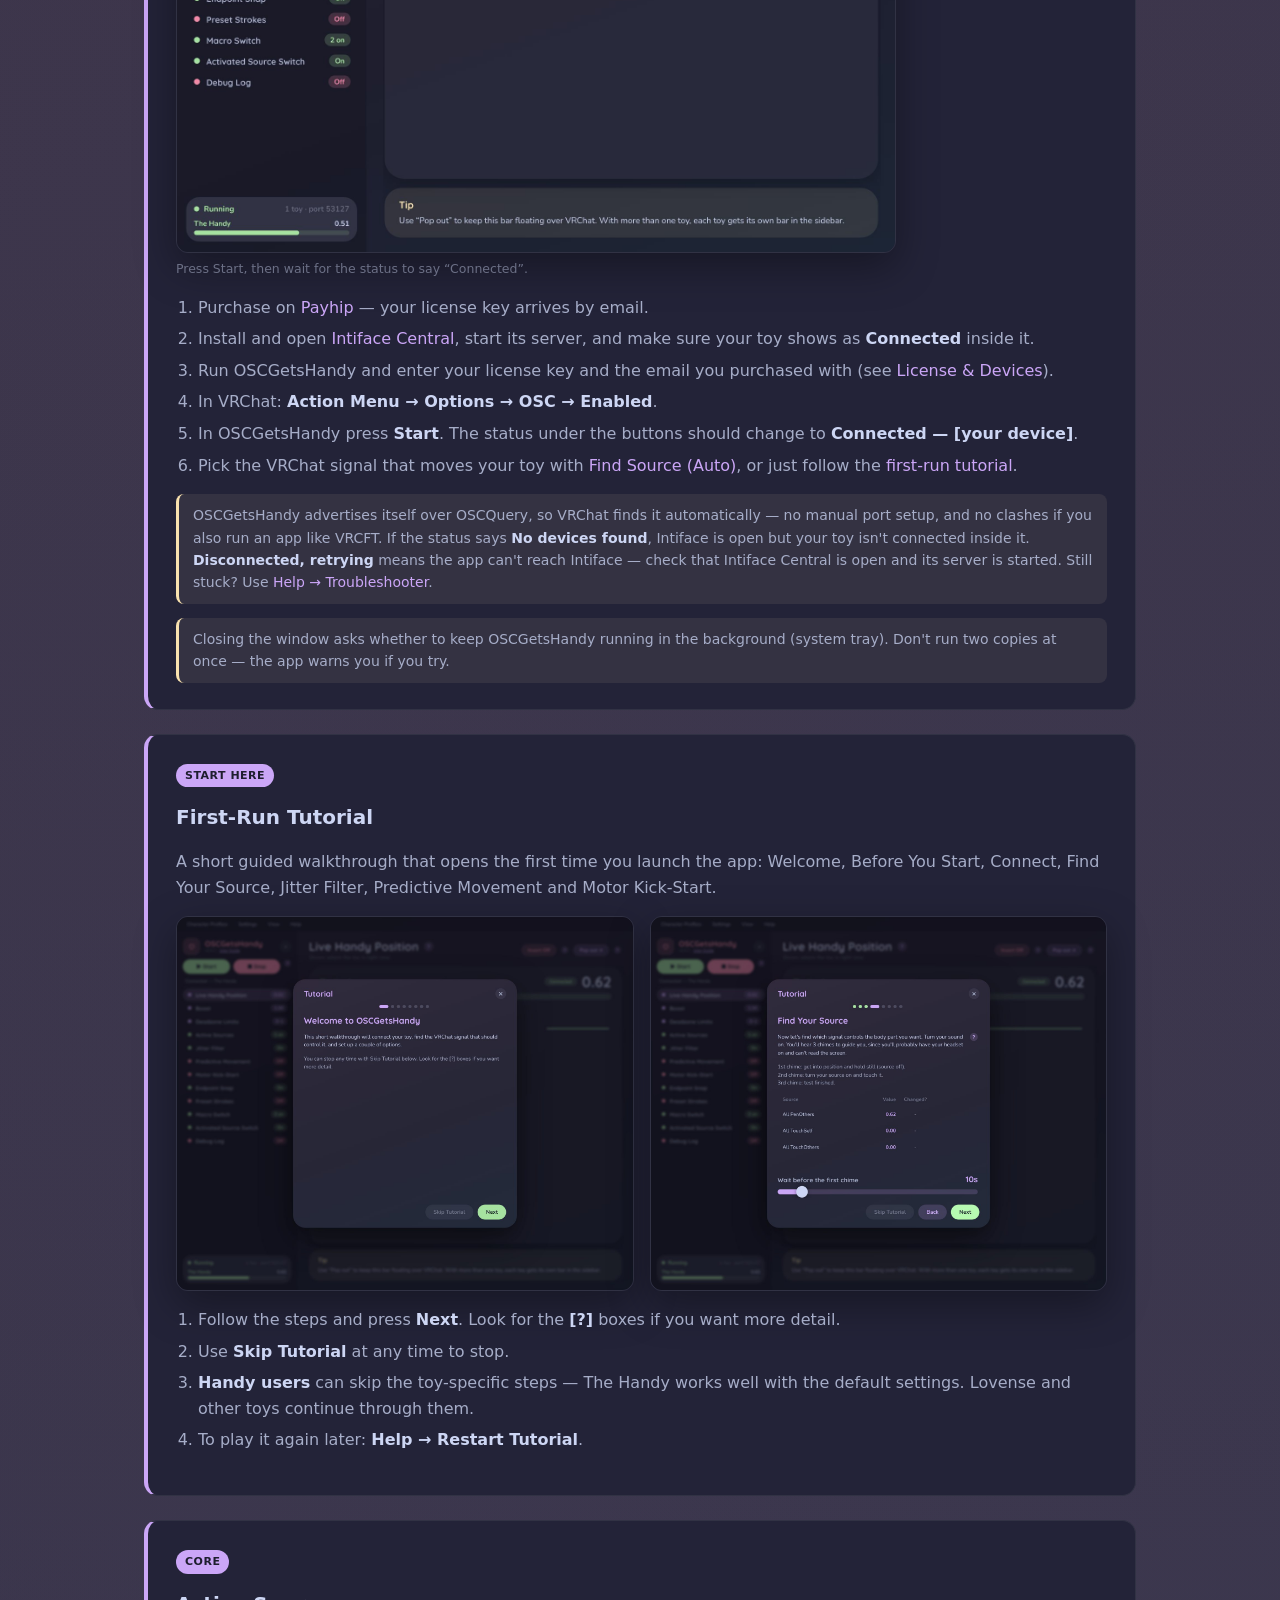
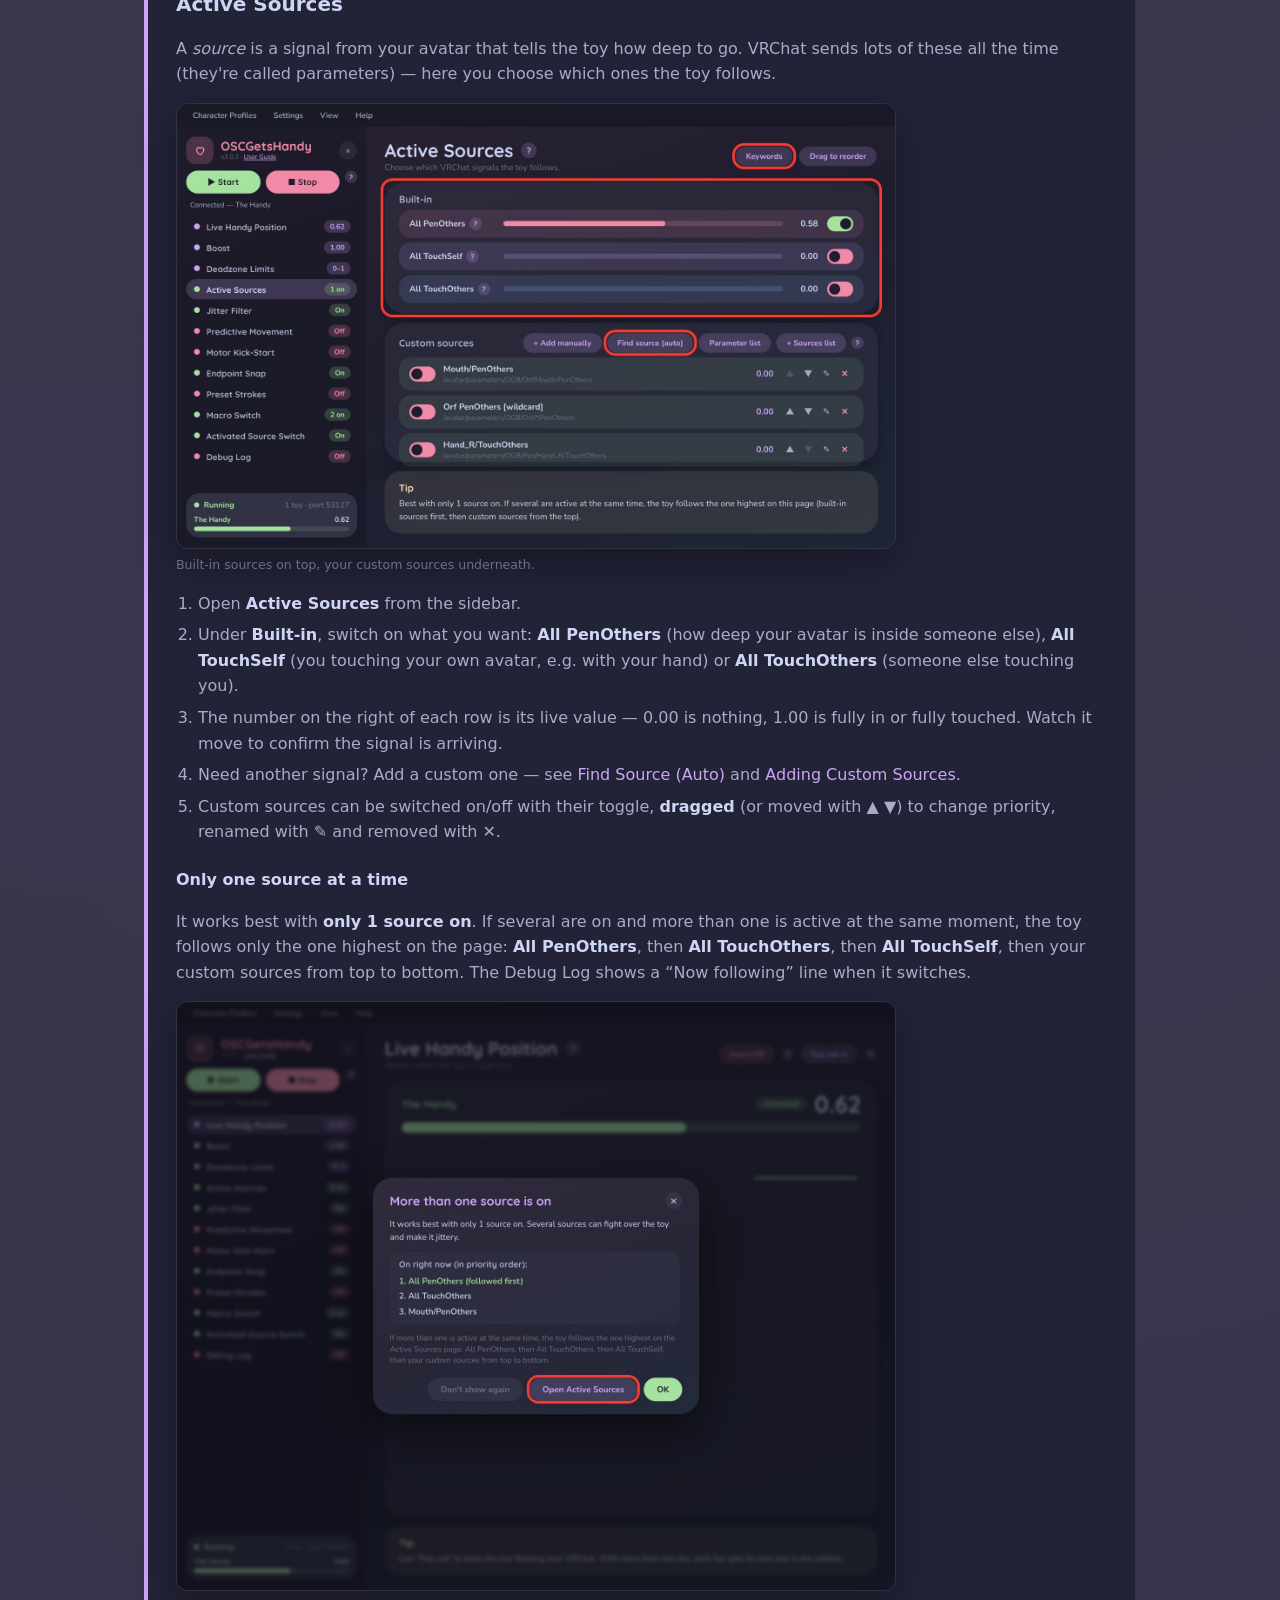
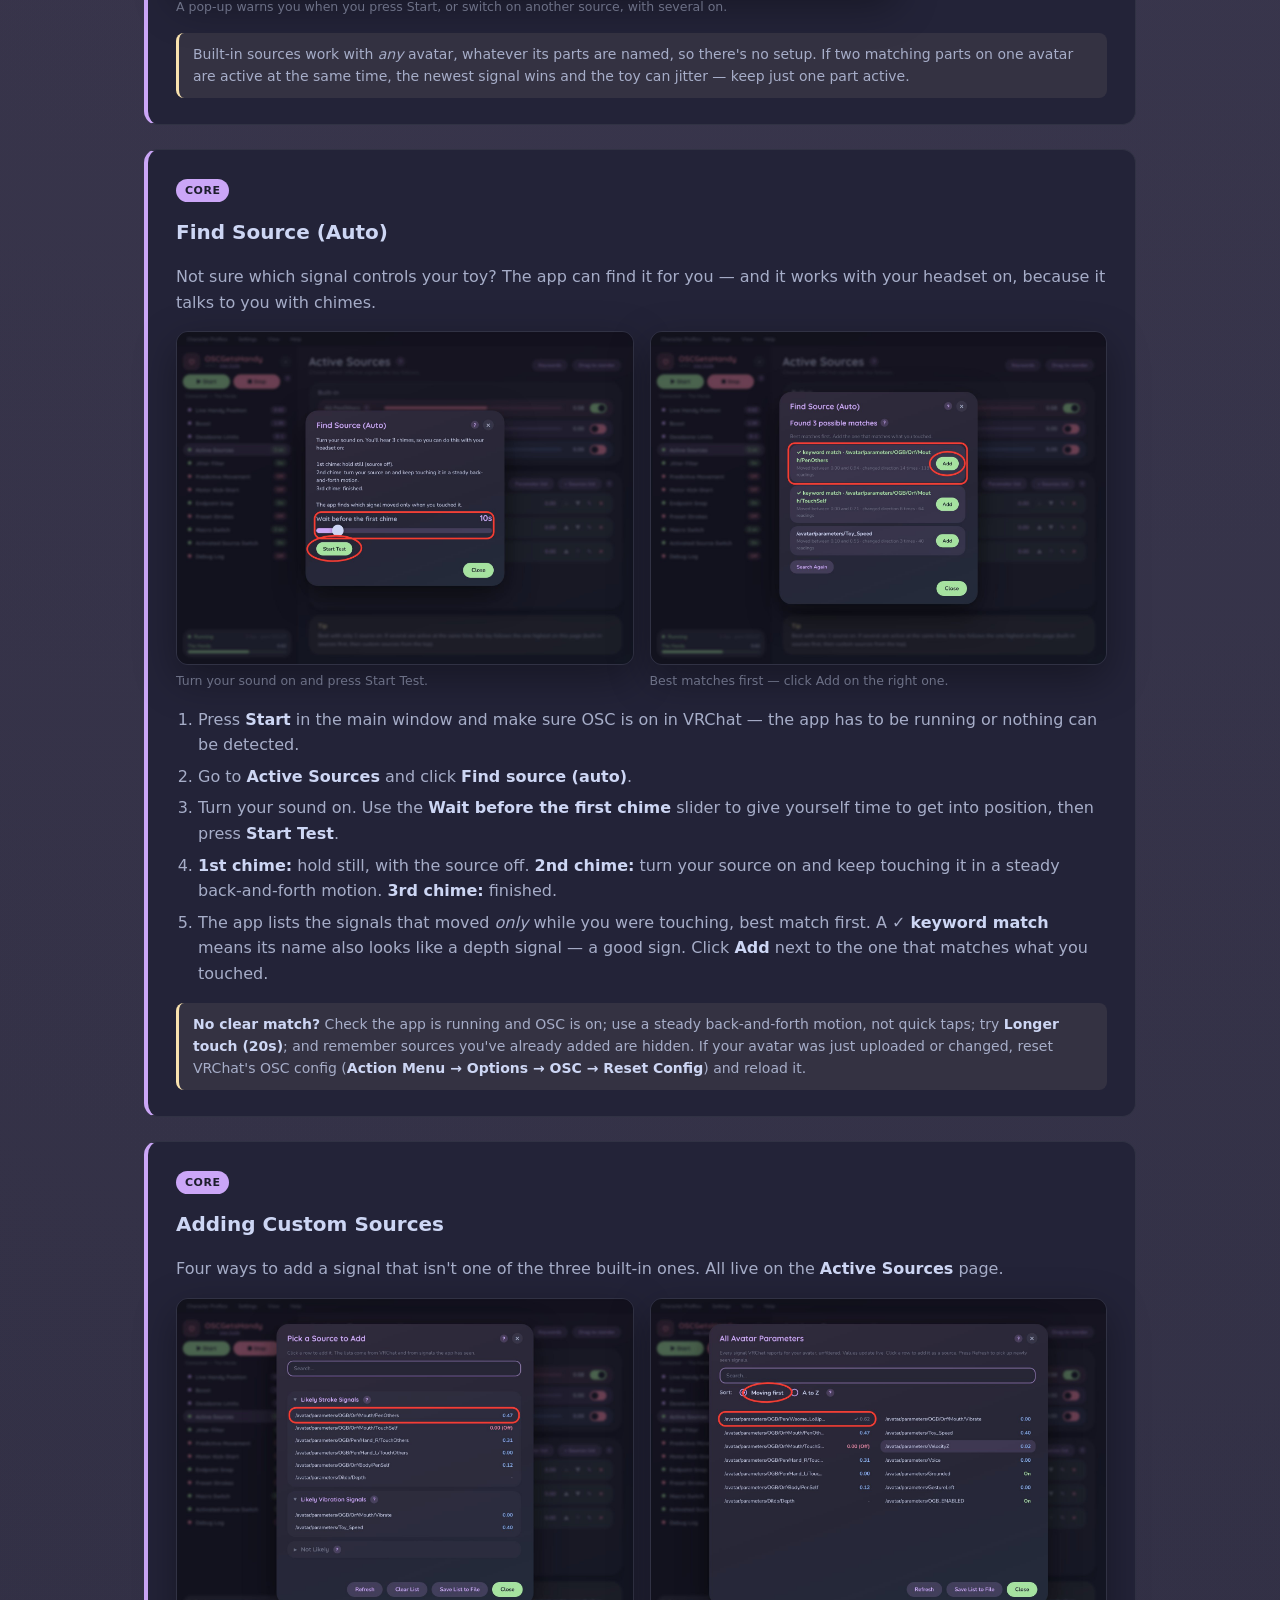
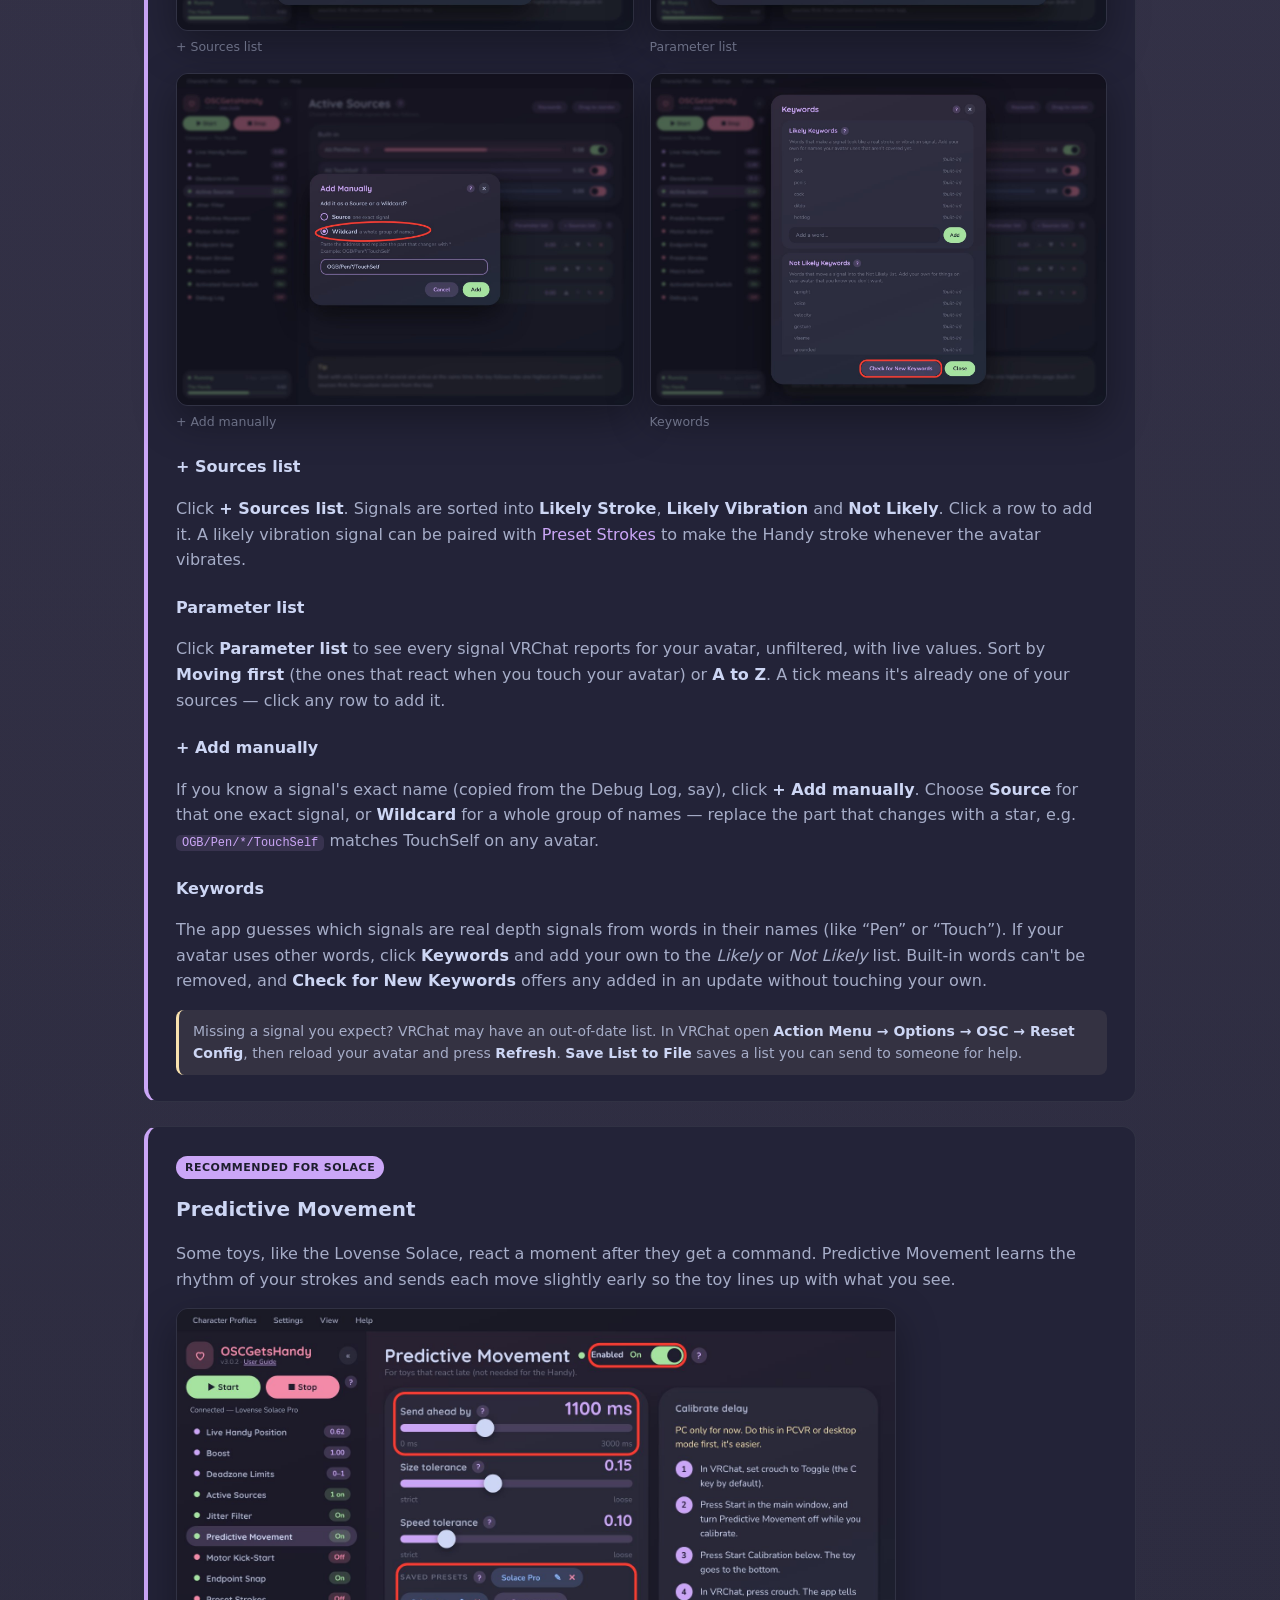
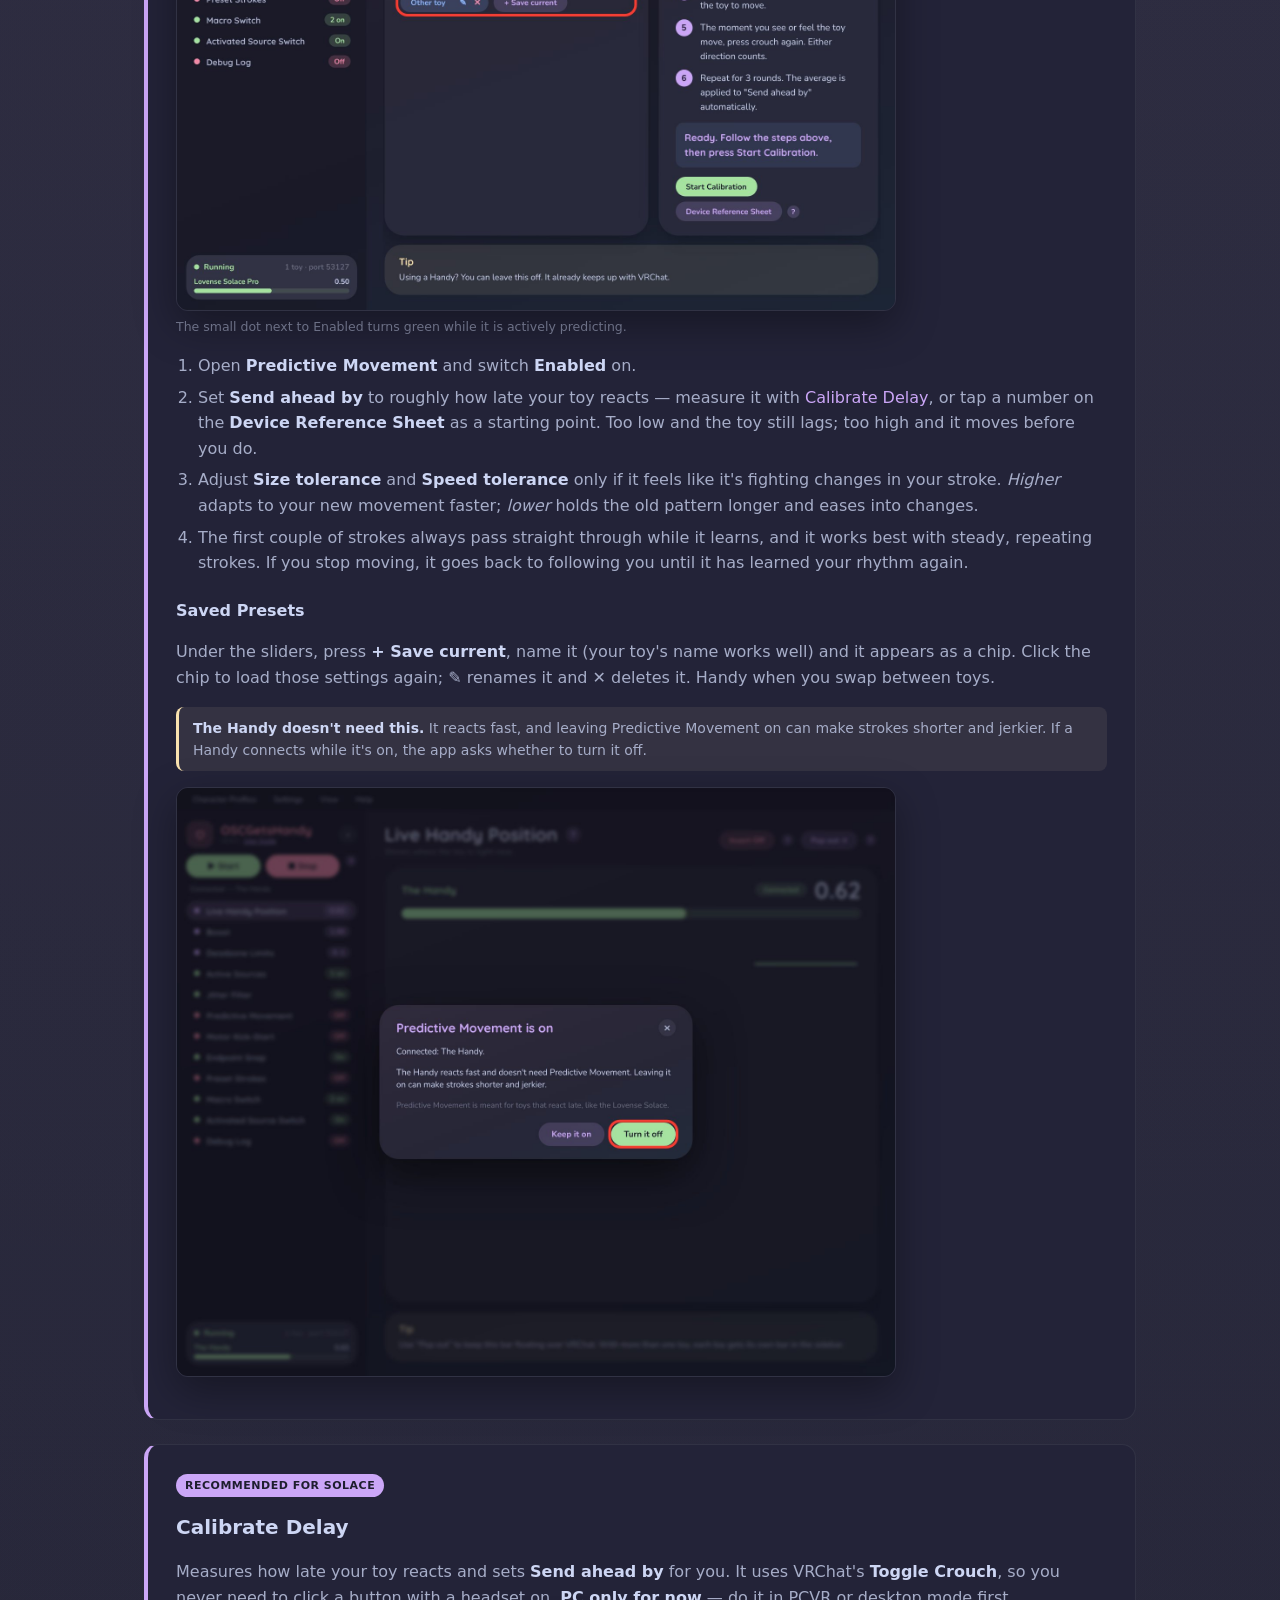
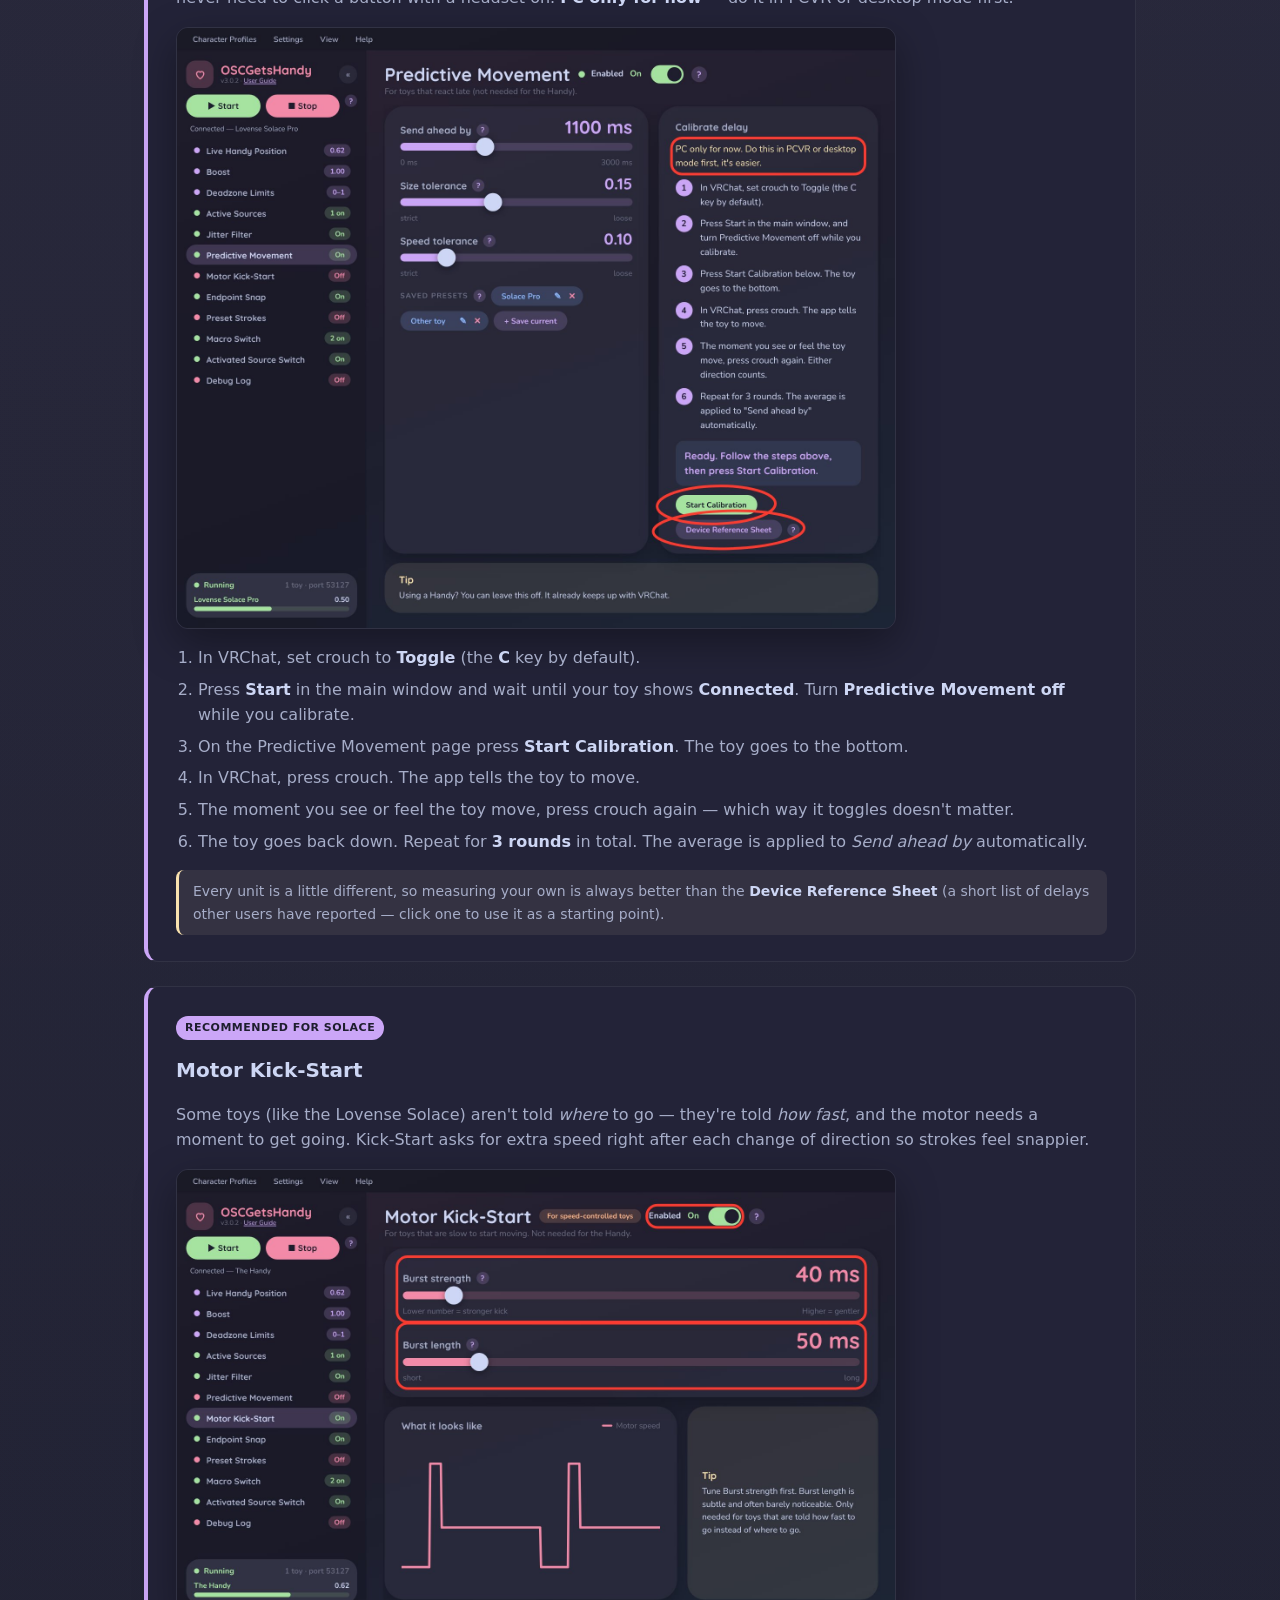
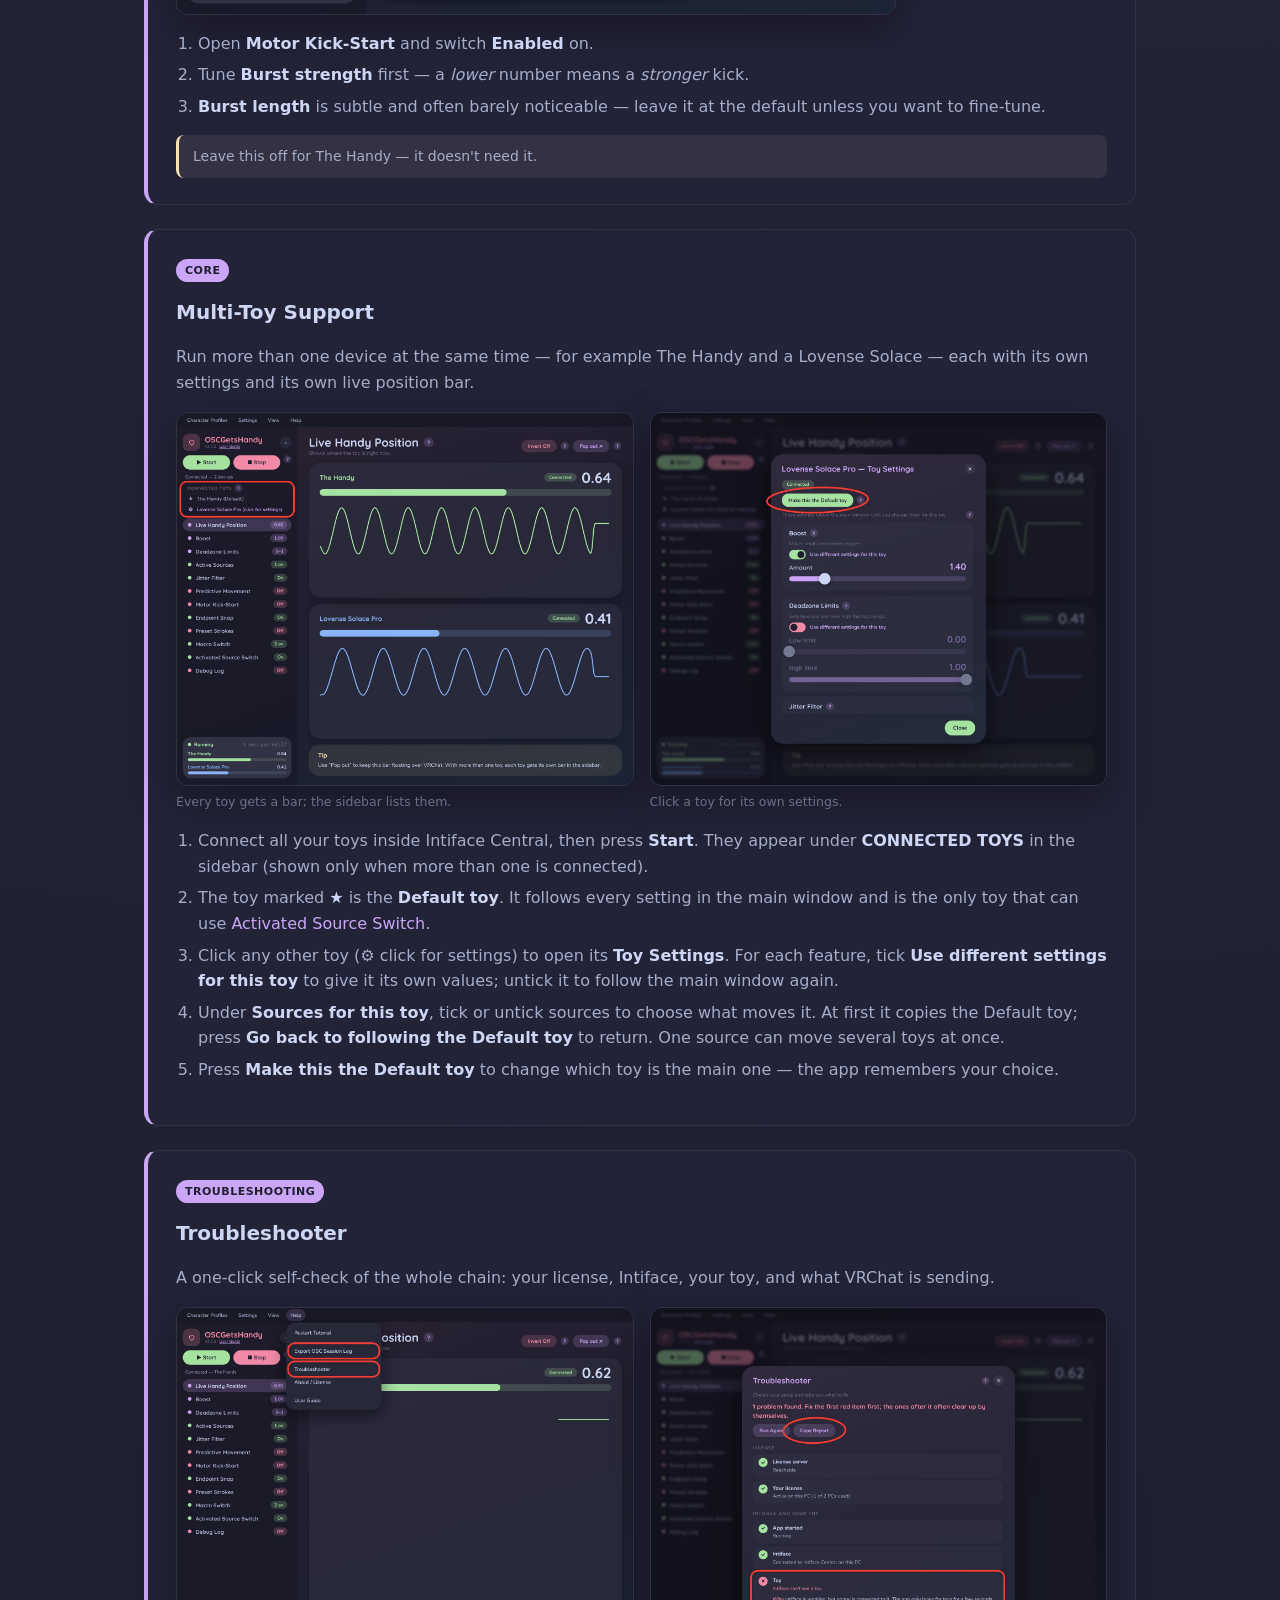
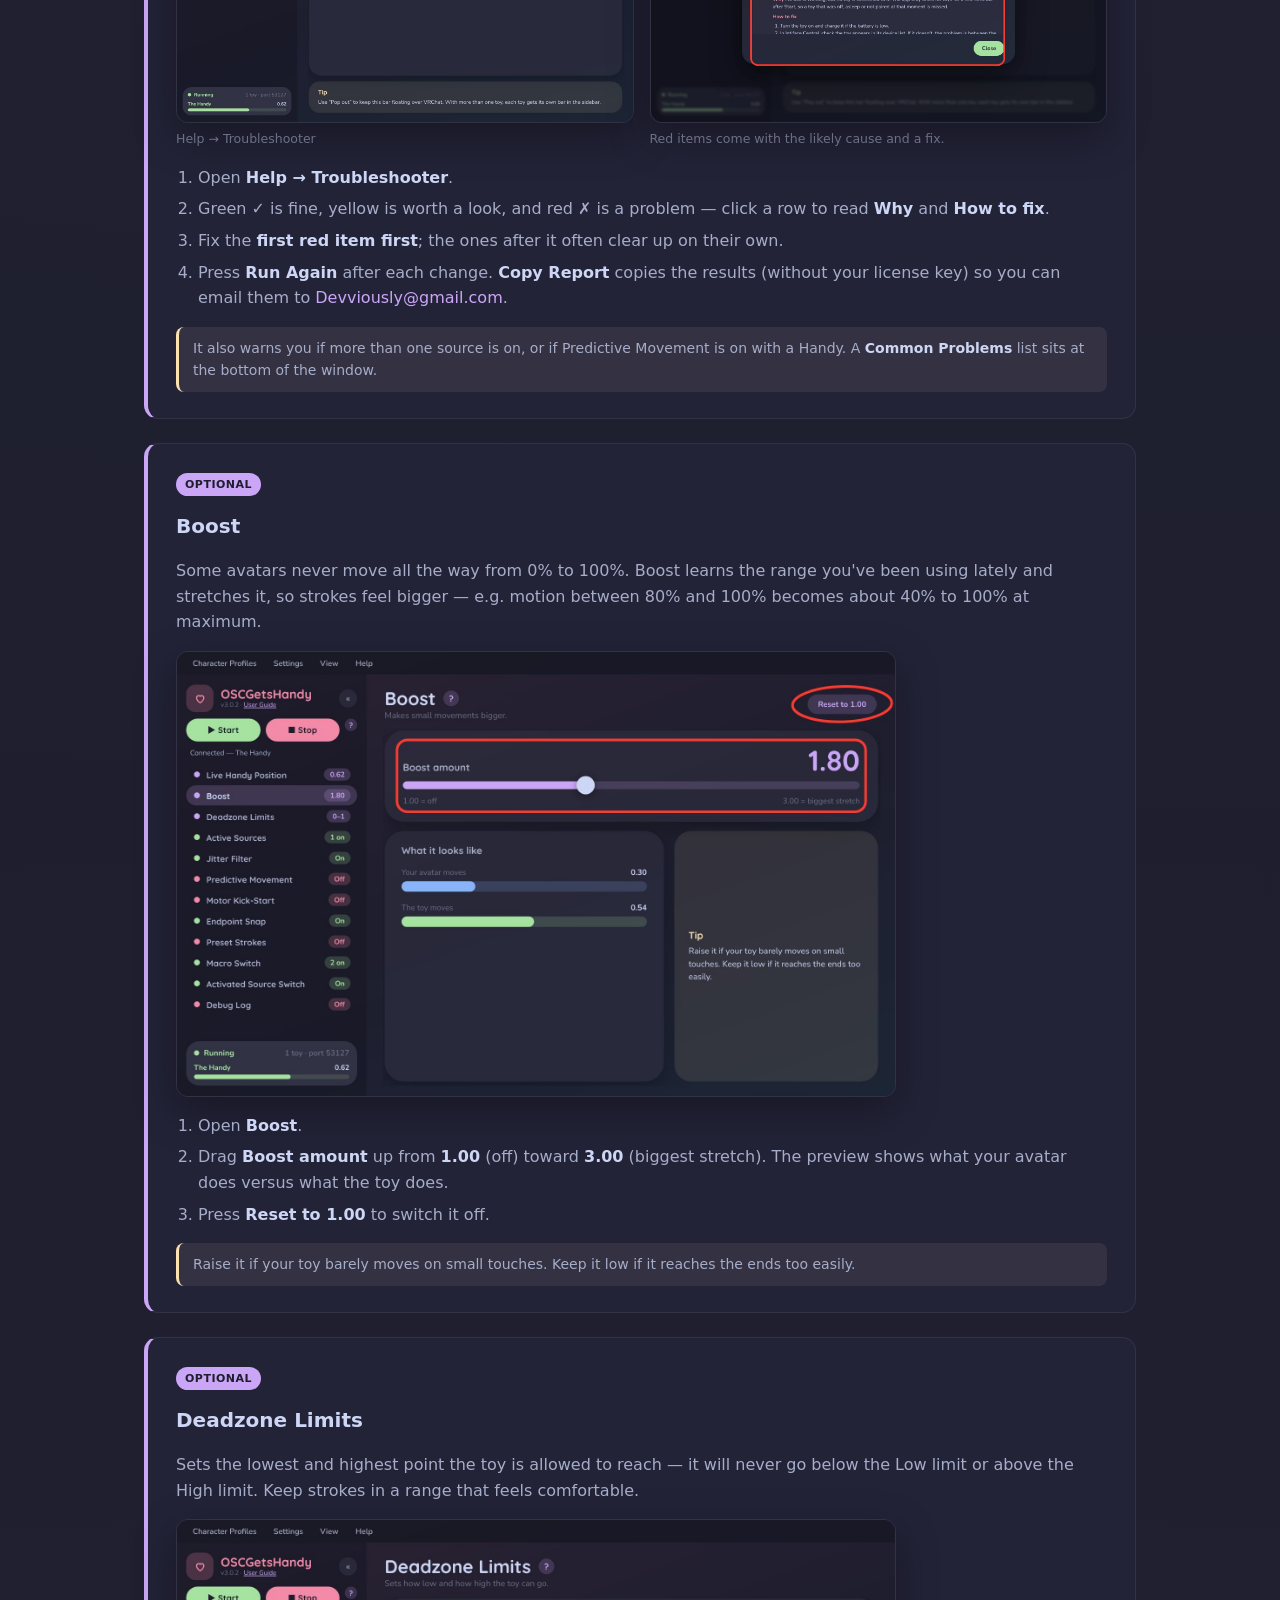
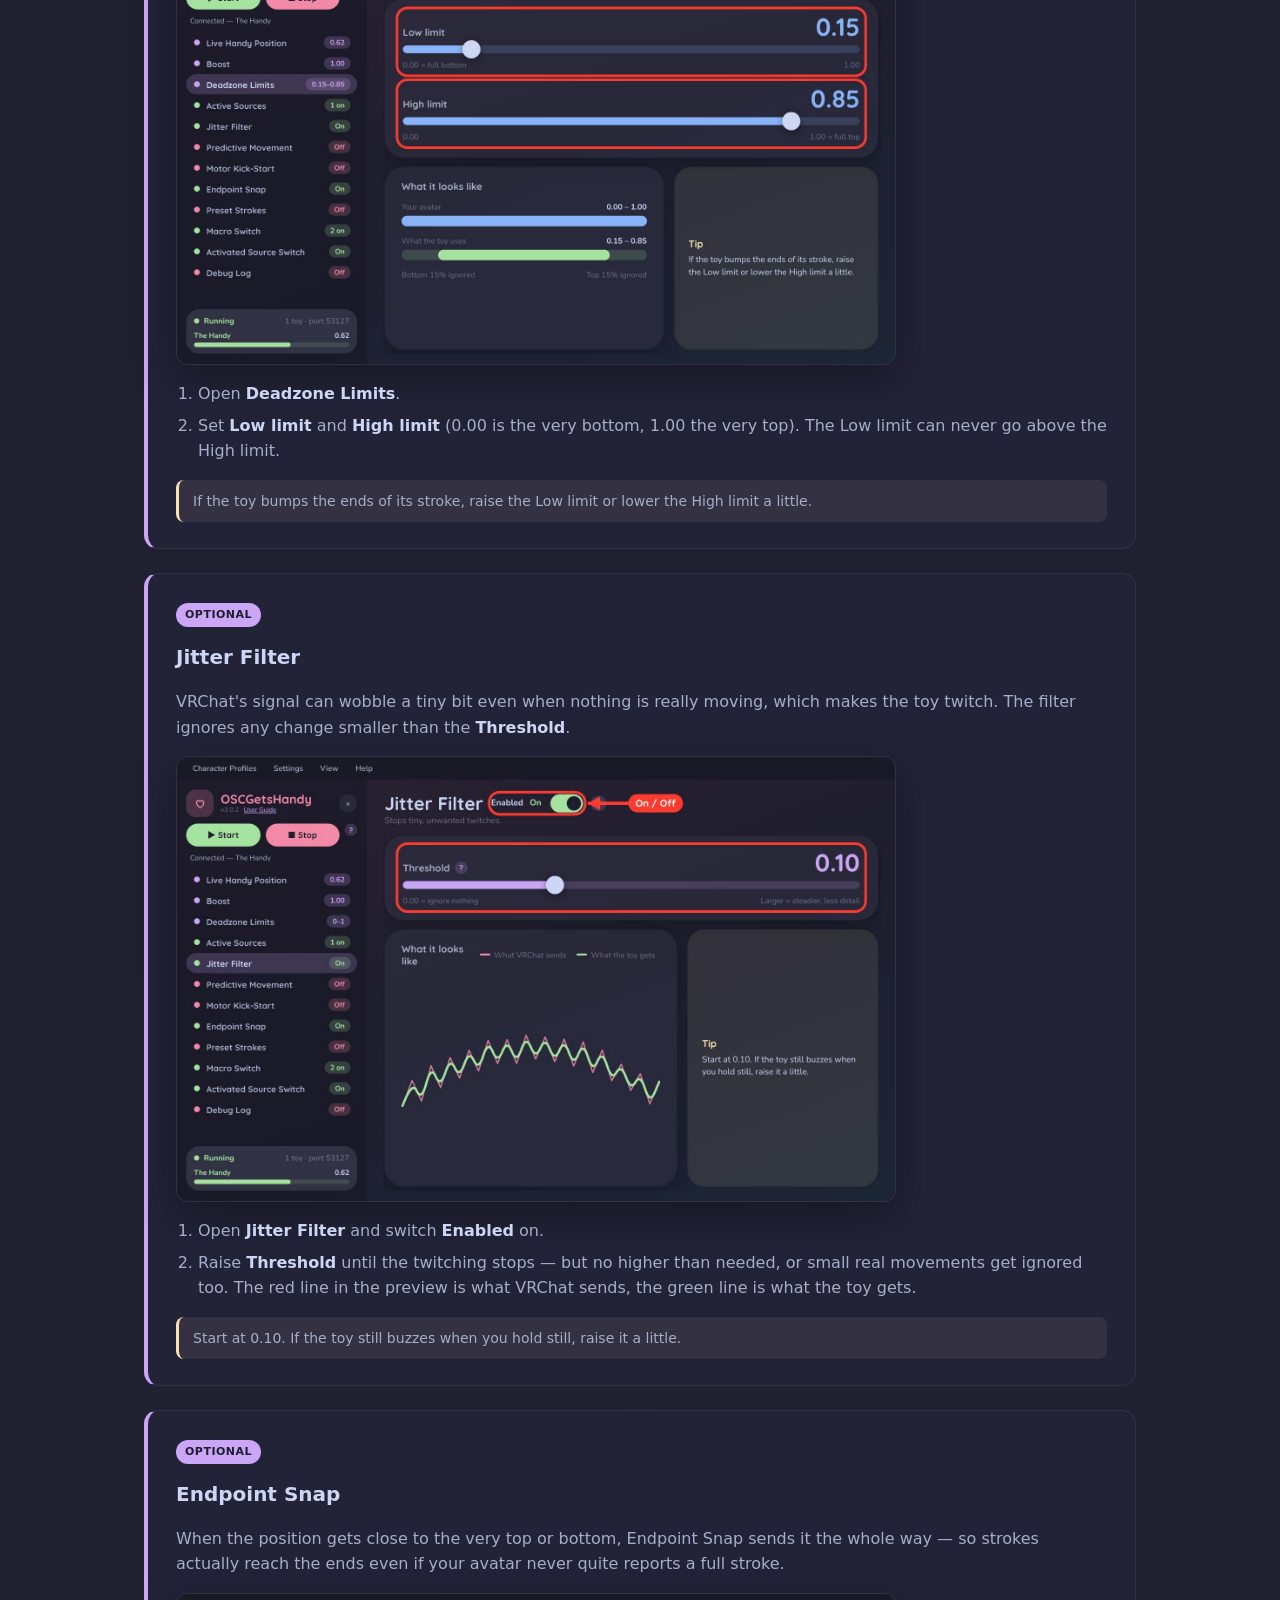
==== commit dd3bee0f: "Full site refresh: real-app screenshots, shipped v3.x features, accurate guides - Replace all old mo" ====
--- a/guides.html
+++ b/guides.html
@@ -4,6 +4,7 @@
 <meta charset="UTF-8">
 <meta name="viewport" content="width=device-width, initial-scale=1.0">
 <title>How-To Guides — OSCGetsHandy</title>
+<meta name="description" content="Step-by-step OSCGetsHandy guides for every feature: Find Source (Auto), Active Sources, Predictive Movement, Multi-Toy, Macros, Character Profiles, the Troubleshooter and more.">
 <link rel="icon" href="favicon.ico">
 <link rel="stylesheet" href="style.css">
 </head>
@@ -18,235 +19,342 @@
     <a href="index.html#features">Features</a>
     <a href="guides.html">How-To Guides</a>
     <a href="updates.html">Updates</a>
-    <a href="https://discord.gg/DQhbp8vgg" target="_blank" rel="noopener">Discord</a>
+    <a href="https://discord.gg/hHBfj7q7Je" target="_blank" rel="noopener">Discord</a>
     <a class="cta" href="index.html#buy">Get It</a>
   </div>
 </nav>
 
 <section class="section">
   <div class="section-head"><h2>How-To Guides</h2></div>
-  <div class="subtitle">Every feature, explained step by step — ordered from most to least important.</div>
+  <div class="subtitle">Every feature, explained step by step — ordered from most to least important. Screenshots are from the real app with the key spots circled.</div>
 
   <div class="guide-toc">
     <h4>Jump to a guide</h4>
     <ol>
-      <li><a href="#getting-started">Getting Started (Install, License, First Connection)</a></li>
+      <li><a href="#getting-started">Getting Started</a></li>
+      <li><a href="#first-run-tutorial">First-Run Tutorial</a></li>
       <li><a href="#active-sources">Active Sources</a></li>
+      <li><a href="#find-source">Find Source (Auto)</a></li>
+      <li><a href="#custom-sources">Adding Custom Sources</a></li>
       <li><a href="#predictive-movement">Predictive Movement</a></li>
+      <li><a href="#calibration">Calibrate Delay</a></li>
       <li><a href="#motor-kick-start">Motor Kick-Start</a></li>
+      <li><a href="#multi-toy">Multi-Toy Support</a></li>
+      <li><a href="#troubleshooter">Troubleshooter</a></li>
       <li><a href="#boost">Boost</a></li>
       <li><a href="#deadzone">Deadzone Limits</a></li>
-      <li><a href="#source-mapping">Source Mapping (Custom Sources)</a></li>
-      <li><a href="#universal-wildcard">Universal Wildcard</a></li>
       <li><a href="#jitter">Jitter Filter</a></li>
-      <li><a href="#invert">Invert Position</a></li>
-      <li><a href="#diagnostics">Run Diagnostics</a></li>
-      <li><a href="#calibration">Calibrate Delay</a></li>
+      <li><a href="#endpoint-snap">Endpoint Snap</a></li>
+      <li><a href="#invert">Invert</a></li>
+      <li><a href="#profiles">Character Profiles</a></li>
+      <li><a href="#macro-switch">Macro Switch</a></li>
+      <li><a href="#preset-strokes">Preset Strokes</a></li>
+      <li><a href="#activated-source-switch">Activated Source Switch</a></li>
       <li><a href="#debug-log">Debug Log &amp; Filters</a></li>
+      <li><a href="#session-log">Export OSC Session Log</a></li>
+      <li><a href="#hide-show">Hide, Show &amp; Reorder Pages</a></li>
+      <li><a href="#settings">Settings</a></li>
       <li><a href="#licensing">License &amp; Devices</a></li>
-      <li><a href="#multi-toy">Multi-Toy Support <span class="soon">Soon</span></a></li>
-      <li><a href="#endpoint-snap">Endpoint Snap <span class="soon">Soon</span></a></li>
-      <li><a href="#saved-presets">Saved Presets <span class="soon">Soon</span></a></li>
-      <li><a href="#first-run-tutorial">First-Run Tutorial <span class="soon">Soon</span></a></li>
-      <li><a href="#hide-show">Hide/Show Features <span class="soon">Soon</span></a></li>
     </ol>
   </div>
 
   <div class="guide" id="getting-started">
     <span class="priority">Start Here</span>
     <h3>Getting Started</h3>
-    <ol>
+    <p>From purchase to a moving toy in a few minutes. OSCGetsHandy runs on Windows 10 / 11.</p>
+    <figure class="gshot"><img src="img/getting_started.jpg" alt="OSCGetsHandy with the Start button and the Connected status circled in red" width="1650" height="1200" loading="lazy"><figcaption>Press Start, then wait for the status to say “Connected”.</figcaption></figure><ol>
       <li>Purchase on <a href="https://payhip.com/b/lFIj0" target="_blank" rel="noopener">Payhip</a> — your license key arrives by email.</li>
-      <li>Install and open <a href="https://intiface.com/central/" target="_blank" rel="noopener">Intiface Central</a>, turn your toy on, and let it connect there first.</li>
-      <li>Run OSCGetsHandy. Enter your license key and the email you purchased with.</li>
-      <li>Click <strong>Start</strong>. Status should change to "Connected — [your device]".</li>
-      <li>In VRChat: Action Menu → Options → OSC → Enable.</li>
-    </ol>
-    <div class="tip">OSCGetsHandy advertises itself over OSCQuery, so VRChat finds it automatically — no manual port setup, and no conflicts if you're also running an app like VRCFT. If Status gets stuck on "No devices found," make sure Intiface shows your toy as connected before clicking Start.</div>
-  </div>
-
-  <div class="guide" id="active-sources">
+      <li>Install and open <a href="https://intiface.com/central/" target="_blank" rel="noopener">Intiface Central</a>, start its server, and make sure your toy shows as <strong>Connected</strong> inside it.</li>
+      <li>Run OSCGetsHandy and enter your license key and the email you purchased with (see <a href="#licensing">License &amp; Devices</a>).</li>
+      <li>In VRChat: <strong>Action Menu → Options → OSC → Enabled</strong>.</li>
+      <li>In OSCGetsHandy press <strong>Start</strong>. The status under the buttons should change to <strong>Connected — [your device]</strong>.</li>
+      <li>Pick the VRChat signal that moves your toy with <a href="#find-source">Find Source (Auto)</a>, or just follow the <a href="#first-run-tutorial">first-run tutorial</a>.</li>
+    </ol><div class="tip">OSCGetsHandy advertises itself over OSCQuery, so VRChat finds it automatically — no manual port setup, and no clashes if you also run an app like VRCFT. If the status says <strong>No devices found</strong>, Intiface is open but your toy isn't connected inside it. <strong>Disconnected, retrying</strong> means the app can't reach Intiface — check that Intiface Central is open and its server is started. Still stuck? Use <a href="#troubleshooter">Help → Troubleshooter</a>.</div><div class="tip">Closing the window asks whether to keep OSCGetsHandy running in the background (system tray). Don't run two copies at once — the app warns you if you try.</div>
+  </div>
+
+  <div class="guide" id="first-run-tutorial">
+    <span class="priority">Start Here</span>
+    <h3>First-Run Tutorial</h3>
+    <p>A short guided walkthrough that opens the first time you launch the app: Welcome, Before You Start, Connect, Find Your Source, Jitter Filter, Predictive Movement and Motor Kick-Start.</p>
+    <div class="gshots"><figure class="gshot"><img src="img/tutorial_welcome.jpg" alt="The first step of the OSCGetsHandy tutorial, Welcome" width="1650" height="1350" loading="lazy"></figure><figure class="gshot"><img src="img/tutorial_find.jpg" alt="The Find Your Source step of the tutorial listing the three built-in sources" width="1650" height="1350" loading="lazy"></figure></div><ol>
+      <li>Follow the steps and press <strong>Next</strong>. Look for the <strong>[?]</strong> boxes if you want more detail.</li>
+      <li>Use <strong>Skip Tutorial</strong> at any time to stop.</li>
+      <li><strong>Handy users</strong> can skip the toy-specific steps — The Handy works well with the default settings. Lovense and other toys continue through them.</li>
+      <li>To play it again later: <strong>Help → Restart Tutorial</strong>.</li>
+    </ol>
+  </div>
+
+  <div class="guide" id="active-sources"><span id="universal-wildcard"></span>
     <span class="priority">Core</span>
     <h3>Active Sources</h3>
-    <p>Controls which SPS parameters (PenOthers, TouchSelf, TouchOthers) the bridge listens to.</p>
-    <div class="gshot"><img src="shot_active_sources.jpg" alt="Active Sources page with built-in source toggles and the Universal Wildcard toggle circled"></div>
-    <ol>
-      <li>Open the <strong>Active Sources</strong> page from the sidebar.</li>
-      <li>Check/uncheck each source depending on what you want to trigger movement.</li>
-    </ol>
-    <div class="tip">Enabling too many sources at once can cause them to fight over the toy's position. Start with one and add more only if needed.</div>
+    <p>A <em>source</em> is a signal from your avatar that tells the toy how deep to go. VRChat sends lots of these all the time (they're called parameters) — here you choose which ones the toy follows.</p>
+    <figure class="gshot"><img src="img/active_sources.jpg" alt="Active Sources page with the Built-in card boxed and the Find source, Keywords buttons circled" width="1650" height="1020" loading="lazy"><figcaption>Built-in sources on top, your custom sources underneath.</figcaption></figure><ol>
+      <li>Open <strong>Active Sources</strong> from the sidebar.</li>
+      <li>Under <strong>Built-in</strong>, switch on what you want: <strong>All PenOthers</strong> (how deep your avatar is inside someone else), <strong>All TouchSelf</strong> (you touching your own avatar, e.g. with your hand) or <strong>All TouchOthers</strong> (someone else touching you).</li>
+      <li>The number on the right of each row is its live value — 0.00 is nothing, 1.00 is fully in or fully touched. Watch it move to confirm the signal is arriving.</li>
+      <li>Need another signal? Add a custom one — see <a href="#find-source">Find Source (Auto)</a> and <a href="#custom-sources">Adding Custom Sources</a>.</li>
+      <li>Custom sources can be switched on/off with their toggle, <strong>dragged</strong> (or moved with ▲ ▼) to change priority, renamed with ✎ and removed with ✕.</li>
+    </ol><h4 id="source-priority">Only one source at a time</h4>
+    <p>It works best with <strong>only 1 source on</strong>. If several are on and more than one is active at the same moment, the toy follows only the one highest on the page: <strong>All PenOthers</strong>, then <strong>All TouchOthers</strong>, then <strong>All TouchSelf</strong>, then your custom sources from top to bottom. The Debug Log shows a “Now following” line when it switches.</p>
+    <figure class="gshot"><img src="img/notice_multisource.jpg" alt="The More than one source is on pop-up listing sources in priority order" width="1650" height="1350" loading="lazy"><figcaption>A pop-up warns you when you press Start, or switch on another source, with several on.</figcaption></figure><div class="tip">Built-in sources work with <em>any</em> avatar, whatever its parts are named, so there's no setup. If two matching parts on one avatar are active at the same time, the newest signal wins and the toy can jitter — keep just one part active.</div>
+  </div>
+
+  <div class="guide" id="find-source">
+    <span class="priority">Core</span>
+    <h3>Find Source (Auto)</h3>
+    <p>Not sure which signal controls your toy? The app can find it for you — and it works with your headset on, because it talks to you with chimes.</p>
+    <div class="gshots"><figure class="gshot"><img src="img/find_source_intro.jpg" alt="Find Source (Auto) introduction with the wait slider and Start Test button circled" width="1650" height="1200" loading="lazy"><figcaption>Turn your sound on and press Start Test.</figcaption></figure><figure class="gshot"><img src="img/find_source_results.jpg" alt="Find Source (Auto) results listing three possible matches with the first Add button circled" width="1650" height="1200" loading="lazy"><figcaption>Best matches first — click Add on the right one.</figcaption></figure></div><ol>
+      <li>Press <strong>Start</strong> in the main window and make sure OSC is on in VRChat — the app has to be running or nothing can be detected.</li>
+      <li>Go to <strong>Active Sources</strong> and click <strong>Find source (auto)</strong>.</li>
+      <li>Turn your sound on. Use the <strong>Wait before the first chime</strong> slider to give yourself time to get into position, then press <strong>Start Test</strong>.</li>
+      <li><strong>1st chime:</strong> hold still, with the source off. <strong>2nd chime:</strong> turn your source on and keep touching it in a steady back-and-forth motion. <strong>3rd chime:</strong> finished.</li>
+      <li>The app lists the signals that moved <em>only</em> while you were touching, best match first. A ✓ <strong>keyword match</strong> means its name also looks like a depth signal — a good sign. Click <strong>Add</strong> next to the one that matches what you touched.</li>
+    </ol><div class="tip"><strong>No clear match?</strong> Check the app is running and OSC is on; use a steady back-and-forth motion, not quick taps; try <strong>Longer touch (20s)</strong>; and remember sources you've already added are hidden. If your avatar was just uploaded or changed, reset VRChat's OSC config (<strong>Action Menu → Options → OSC → Reset Config</strong>) and reload it.</div>
+  </div>
+
+  <div class="guide" id="custom-sources"><span id="source-mapping"></span>
+    <span class="priority">Core</span>
+    <h3>Adding Custom Sources</h3>
+    <p>Four ways to add a signal that isn't one of the three built-in ones. All live on the <strong>Active Sources</strong> page.</p>
+    <div class="gshots"><figure class="gshot"><img src="img/sources_list.jpg" alt="Pick a Source to Add window with the first likely stroke signal circled" width="1650" height="1200" loading="lazy"><figcaption>+ Sources list</figcaption></figure><figure class="gshot"><img src="img/param_list.jpg" alt="All Avatar Parameters window with sort options and a ticked row circled" width="1650" height="1200" loading="lazy"><figcaption>Parameter list</figcaption></figure><figure class="gshot"><img src="img/add_manually.jpg" alt="Add Manually window with the Wildcard option selected and an address typed in" width="1650" height="1200" loading="lazy"><figcaption>+ Add manually</figcaption></figure><figure class="gshot"><img src="img/keywords.jpg" alt="Keywords window showing Likely and Not Likely keyword lists" width="1650" height="1200" loading="lazy"><figcaption>Keywords</figcaption></figure></div><h4>+ Sources list</h4>
+    <p>Click <strong>+ Sources list</strong>. Signals are sorted into <strong>Likely Stroke</strong>, <strong>Likely Vibration</strong> and <strong>Not Likely</strong>. Click a row to add it. A likely vibration signal can be paired with <a href="#preset-strokes">Preset Strokes</a> to make the Handy stroke whenever the avatar vibrates.</p>
+    <h4>Parameter list</h4>
+    <p>Click <strong>Parameter list</strong> to see every signal VRChat reports for your avatar, unfiltered, with live values. Sort by <strong>Moving first</strong> (the ones that react when you touch your avatar) or <strong>A to Z</strong>. A tick means it's already one of your sources — click any row to add it.</p>
+    <h4>+ Add manually</h4>
+    <p>If you know a signal's exact name (copied from the Debug Log, say), click <strong>+ Add manually</strong>. Choose <strong>Source</strong> for that one exact signal, or <strong>Wildcard</strong> for a whole group of names — replace the part that changes with a star, e.g. <code>OGB/Pen/*/TouchSelf</code> matches TouchSelf on any avatar.</p>
+    <h4>Keywords</h4>
+    <p>The app guesses which signals are real depth signals from words in their names (like “Pen” or “Touch”). If your avatar uses other words, click <strong>Keywords</strong> and add your own to the <em>Likely</em> or <em>Not Likely</em> list. Built-in words can't be removed, and <strong>Check for New Keywords</strong> offers any added in an update without touching your own.</p>
+    <div class="tip">Missing a signal you expect? VRChat may have an out-of-date list. In VRChat open <strong>Action Menu → Options → OSC → Reset Config</strong>, then reload your avatar and press <strong>Refresh</strong>. <strong>Save List to File</strong> saves a list you can send to someone for help.</div>
   </div>
 
   <div class="guide" id="predictive-movement">
     <span class="priority">Recommended for Solace</span>
     <h3>Predictive Movement</h3>
-    <p>Compensates for hardware delay on toys like the Lovense Solace by learning your stroke pattern and sending it slightly ahead of time.</p>
-    <div class="gshot"><img src="shot_predictive_movement.jpg" alt="Predictive Movement page with the Send Ahead slider circled and a preview graph of received vs sent movement"></div>
-    <ol>
-      <li>Open <strong>Predictive Movement</strong> and enable it.</li>
-      <li>Set <strong>Send Ahead</strong> — use the Calibrate Delay tool below to find your device's exact number, or check the Device Reference Sheet for a starting estimate.</li>
-      <li>Adjust <strong>Size Tolerance</strong> and <strong>Speed Tolerance</strong> only if the prediction feels like it's "fighting" changes in your stroke pattern — higher tolerance adapts more slowly but stays smoother.</li>
-      <li>The first couple of strokes always play normally while it learns — this is expected.</li>
-    </ol>
+    <p>Some toys, like the Lovense Solace, react a moment after they get a command. Predictive Movement learns the rhythm of your strokes and sends each move slightly early so the toy lines up with what you see.</p>
+    <figure class="gshot"><img src="img/predictive.jpg" alt="Predictive Movement page with the Enabled switch, Send ahead by slider and Saved Presets circled" width="1650" height="1380" loading="lazy"><figcaption>The small dot next to Enabled turns green while it is actively predicting.</figcaption></figure><ol>
+      <li>Open <strong>Predictive Movement</strong> and switch <strong>Enabled</strong> on.</li>
+      <li>Set <strong>Send ahead by</strong> to roughly how late your toy reacts — measure it with <a href="#calibration">Calibrate Delay</a>, or tap a number on the <strong>Device Reference Sheet</strong> as a starting point. Too low and the toy still lags; too high and it moves before you do.</li>
+      <li>Adjust <strong>Size tolerance</strong> and <strong>Speed tolerance</strong> only if it feels like it's fighting changes in your stroke. <em>Higher</em> adapts to your new movement faster; <em>lower</em> holds the old pattern longer and eases into changes.</li>
+      <li>The first couple of strokes always pass straight through while it learns, and it works best with steady, repeating strokes. If you stop moving, it goes back to following you until it has learned your rhythm again.</li>
+    </ol><h4 id="saved-presets">Saved Presets</h4>
+    <p>Under the sliders, press <strong>+ Save current</strong>, name it (your toy's name works well) and it appears as a chip. Click the chip to load those settings again; ✎ renames it and ✕ deletes it. Handy when you swap between toys.</p>
+    <div class="tip"><strong>The Handy doesn't need this.</strong> It reacts fast, and leaving Predictive Movement on can make strokes shorter and jerkier. If a Handy connects while it's on, the app asks whether to turn it off.</div><figure class="gshot"><img src="img/notice_handy_predictive.jpg" alt="The Predictive Movement is on pop-up with the Turn it off button circled" width="1650" height="1350" loading="lazy"></figure>
+  </div>
+
+  <div class="guide" id="calibration">
+    <span class="priority">Recommended for Solace</span>
+    <h3>Calibrate Delay</h3>
+    <p>Measures how late your toy reacts and sets <strong>Send ahead by</strong> for you. It uses VRChat's <strong>Toggle Crouch</strong>, so you never need to click a button with a headset on. <strong>PC only for now</strong> — do it in PCVR or desktop mode first.</p>
+    <figure class="gshot"><img src="img/calibrate.jpg" alt="Calibrate delay card with the PC-only note, Start Calibration and Device Reference Sheet buttons circled" width="1650" height="1380" loading="lazy"></figure><ol>
+      <li>In VRChat, set crouch to <strong>Toggle</strong> (the <strong>C</strong> key by default).</li>
+      <li>Press <strong>Start</strong> in the main window and wait until your toy shows <strong>Connected</strong>. Turn <strong>Predictive Movement off</strong> while you calibrate.</li>
+      <li>On the Predictive Movement page press <strong>Start Calibration</strong>. The toy goes to the bottom.</li>
+      <li>In VRChat, press crouch. The app tells the toy to move.</li>
+      <li>The moment you see or feel the toy move, press crouch again — which way it toggles doesn't matter.</li>
+      <li>The toy goes back down. Repeat for <strong>3 rounds</strong> in total. The average is applied to <em>Send ahead by</em> automatically.</li>
+    </ol><div class="tip">Every unit is a little different, so measuring your own is always better than the <strong>Device Reference Sheet</strong> (a short list of delays other users have reported — click one to use it as a starting point).</div>
   </div>
 
   <div class="guide" id="motor-kick-start">
     <span class="priority">Recommended for Solace</span>
     <h3>Motor Kick-Start</h3>
-    <p>Helps toys with slow motor acceleration (e.g. Solace) respond faster right after a direction change.</p>
-    <div class="gshot"><img src="shot_motor_kickstart.jpg" alt="Motor Kick-Start page with the Burst Strength slider circled next to a before/after preview"></div>
-    <ol>
-      <li>Open <strong>Motor Kick-Start</strong> and enable it.</li>
-      <li>Tune <strong>Burst Strength</strong> first — lower value = stronger kick.</li>
-      <li><strong>Burst Length</strong> is subtle and often barely noticeable — leave it at default unless you want to fine-tune further.</li>
-    </ol>
-    <div class="tip">Leave this off for The Handy — it doesn't need it.</div>
+    <p>Some toys (like the Lovense Solace) aren't told <em>where</em> to go — they're told <em>how fast</em>, and the motor needs a moment to get going. Kick-Start asks for extra speed right after each change of direction so strokes feel snappier.</p>
+    <figure class="gshot"><img src="img/kickstart.jpg" alt="Motor Kick-Start page with the Enabled switch and the Burst strength and Burst length sliders circled" width="1650" height="1020" loading="lazy"></figure><ol>
+      <li>Open <strong>Motor Kick-Start</strong> and switch <strong>Enabled</strong> on.</li>
+      <li>Tune <strong>Burst strength</strong> first — a <em>lower</em> number means a <em>stronger</em> kick.</li>
+      <li><strong>Burst length</strong> is subtle and often barely noticeable — leave it at the default unless you want to fine-tune.</li>
+    </ol><div class="tip">Leave this off for The Handy — it doesn't need it.</div>
+  </div>
+
+  <div class="guide" id="multi-toy">
+    <span class="priority">Core</span>
+    <h3>Multi-Toy Support</h3>
+    <p>Run more than one device at the same time — for example The Handy and a Lovense Solace — each with its own settings and its own live position bar.</p>
+    <div class="gshots"><figure class="gshot"><img src="img/multitoy.jpg" alt="Live Handy Position page with two toys and the Connected Toys list boxed in the sidebar" width="1650" height="1350" loading="lazy"><figcaption>Every toy gets a bar; the sidebar lists them.</figcaption></figure><figure class="gshot"><img src="img/device_settings.jpg" alt="Toy Settings window for a Lovense Solace Pro with the Make this the Default toy button circled" width="1650" height="1350" loading="lazy"><figcaption>Click a toy for its own settings.</figcaption></figure></div><ol>
+      <li>Connect all your toys inside Intiface Central, then press <strong>Start</strong>. They appear under <strong>CONNECTED TOYS</strong> in the sidebar (shown only when more than one is connected).</li>
+      <li>The toy marked <strong>★</strong> is the <strong>Default toy</strong>. It follows every setting in the main window and is the only toy that can use <a href="#activated-source-switch">Activated Source Switch</a>.</li>
+      <li>Click any other toy (⚙ click for settings) to open its <strong>Toy Settings</strong>. For each feature, tick <strong>Use different settings for this toy</strong> to give it its own values; untick it to follow the main window again.</li>
+      <li>Under <strong>Sources for this toy</strong>, tick or untick sources to choose what moves it. At first it copies the Default toy; press <strong>Go back to following the Default toy</strong> to return. One source can move several toys at once.</li>
+      <li>Press <strong>Make this the Default toy</strong> to change which toy is the main one — the app remembers your choice.</li>
+    </ol>
+  </div>
+
+  <div class="guide" id="troubleshooter"><span id="diagnostics"></span>
+    <span class="priority">Troubleshooting</span>
+    <h3>Troubleshooter</h3>
+    <p>A one-click self-check of the whole chain: your license, Intiface, your toy, and what VRChat is sending.</p>
+    <div class="gshots"><figure class="gshot"><img src="img/help_menu.jpg" alt="The Help menu with Troubleshooter and Export OSC Session Log highlighted" width="1650" height="1500" loading="lazy"><figcaption>Help → Troubleshooter</figcaption></figure><figure class="gshot"><img src="img/troubleshooter.jpg" alt="Troubleshooter results with a failing Toy check highlighted and the Copy Report button circled" width="1650" height="1500" loading="lazy"><figcaption>Red items come with the likely cause and a fix.</figcaption></figure></div><ol>
+      <li>Open <strong>Help → Troubleshooter</strong>.</li>
+      <li>Green ✓ is fine, yellow is worth a look, and red ✗ is a problem — click a row to read <strong>Why</strong> and <strong>How to fix</strong>.</li>
+      <li>Fix the <strong>first red item first</strong>; the ones after it often clear up on their own.</li>
+      <li>Press <strong>Run Again</strong> after each change. <strong>Copy Report</strong> copies the results (without your license key) so you can email them to <a href="mailto:Devviously@gmail.com">Devviously@gmail.com</a>.</li>
+    </ol><div class="tip">It also warns you if more than one source is on, or if Predictive Movement is on with a Handy. A <strong>Common Problems</strong> list sits at the bottom of the window.</div>
   </div>
 
   <div class="guide" id="boost">
     <span class="priority">Optional</span>
     <h3>Boost</h3>
-    <p>Stretches your current motion range outward — e.g. moving within 80–100% becomes 40–100%.</p>
-    <ol>
-      <li>Drag the Boost slider up from 1.0 (off) toward 3.0 (max stretch).</li>
-      <li>It auto-calibrates to your actual current motion range, so you don't need to configure anything else.</li>
-    </ol>
+    <p>Some avatars never move all the way from 0% to 100%. Boost learns the range you've been using lately and stretches it, so strokes feel bigger — e.g. motion between 80% and 100% becomes about 40% to 100% at maximum.</p>
+    <figure class="gshot"><img src="img/boost.jpg" alt="Boost page with the Boost amount slider and Reset to 1.00 button circled" width="1650" height="1020" loading="lazy"></figure><ol>
+      <li>Open <strong>Boost</strong>.</li>
+      <li>Drag <strong>Boost amount</strong> up from <strong>1.00</strong> (off) toward <strong>3.00</strong> (biggest stretch). The preview shows what your avatar does versus what the toy does.</li>
+      <li>Press <strong>Reset to 1.00</strong> to switch it off.</li>
+    </ol><div class="tip">Raise it if your toy barely moves on small touches. Keep it low if it reaches the ends too easily.</div>
   </div>
 
   <div class="guide" id="deadzone">
     <span class="priority">Optional</span>
     <h3>Deadzone Limits</h3>
-    <p>Hard-limits how far the toy is ever allowed to move.</p>
-    <ol>
+    <p>Sets the lowest and highest point the toy is allowed to reach — it will never go below the Low limit or above the High limit. Keep strokes in a range that feels comfortable.</p>
+    <figure class="gshot"><img src="img/deadzone.jpg" alt="Deadzone Limits page with the Low limit and High limit sliders circled" width="1650" height="1020" loading="lazy"></figure><ol>
       <li>Open <strong>Deadzone Limits</strong>.</li>
-      <li>Set <strong>Low limit</strong> and <strong>High limit</strong> — the stroker will never move outside this range.</li>
-    </ol>
-  </div>
-
-  <div class="guide" id="source-mapping">
-    <span class="priority">Advanced</span>
-    <h3>Source Mapping (Custom Sources)</h3>
-    <p>Lets you add OSC addresses that aren't part of the default asset.</p>
-    <div class="gshot"><img src="shot_source_mapping.jpg" alt="Source Mapping page listing live-detected OSC addresses with the top one circled"></div>
-    <ol>
-      <li>Click <strong>Source Mapping</strong> to see every OSC address detected live.</li>
-      <li>Click any listed address to add it automatically, or use <strong>+ Add Source</strong> to paste one manually.</li>
-      <li>Rename, reorder, or delete custom sources any time using the icons next to each entry.</li>
-    </ol>
-  </div>
-
-  <div class="guide" id="universal-wildcard">
-    <span class="priority">Advanced</span>
-    <h3>Universal Wildcard</h3>
-    <p>Makes a built-in source (PenOthers/TouchSelf/TouchOthers) accept ANY tag name automatically, instead of only the default asset's exact tag.</p>
-    <ol>
-      <li>In <strong>Active Sources</strong>, check <strong>Universal Wildcard</strong> next to the source you want to make universal.</li>
-    </ol>
-    <div class="tip">Caveat: if two different tags matching the same universal source are both active at once, whichever packet arrives most recently wins — this can cause jittery positioning. Only enable it if you're confident just one matching tag is realistically active at a time.</div>
+      <li>Set <strong>Low limit</strong> and <strong>High limit</strong> (0.00 is the very bottom, 1.00 the very top). The Low limit can never go above the High limit.</li>
+    </ol><div class="tip">If the toy bumps the ends of its stroke, raise the Low limit or lower the High limit a little.</div>
   </div>
 
   <div class="guide" id="jitter">
     <span class="priority">Optional</span>
     <h3>Jitter Filter</h3>
-    <p>Ignores tiny movements caused by connection noise so the toy doesn't twitch on every packet.</p>
-    <ol>
-      <li>Enable <strong>Jitter Filter</strong>.</li>
-      <li>Raise the <strong>Threshold</strong> slider until twitching stops — start low and increase gradually.</li>
-    </ol>
+    <p>VRChat's signal can wobble a tiny bit even when nothing is really moving, which makes the toy twitch. The filter ignores any change smaller than the <strong>Threshold</strong>.</p>
+    <figure class="gshot"><img src="img/jitter.jpg" alt="Jitter Filter page with the Enabled switch and Threshold slider circled and a graph of red noisy and green smoothed lines" width="1650" height="1020" loading="lazy"></figure><ol>
+      <li>Open <strong>Jitter Filter</strong> and switch <strong>Enabled</strong> on.</li>
+      <li>Raise <strong>Threshold</strong> until the twitching stops — but no higher than needed, or small real movements get ignored too. The red line in the preview is what VRChat sends, the green line is what the toy gets.</li>
+    </ol><div class="tip">Start at 0.10. If the toy still buzzes when you hold still, raise it a little.</div>
+  </div>
+
+  <div class="guide" id="endpoint-snap">
+    <span class="priority">Optional</span>
+    <h3>Endpoint Snap</h3>
+    <p>When the position gets close to the very top or bottom, Endpoint Snap sends it the whole way — so strokes actually reach the ends even if your avatar never quite reports a full stroke.</p>
+    <figure class="gshot"><img src="img/endpoint_snap.jpg" alt="Endpoint Snap page with the Enabled switch and Snap zone slider circled" width="1650" height="1020" loading="lazy"></figure><ol>
+      <li>Open <strong>Endpoint Snap</strong> and switch <strong>Enabled</strong> on.</li>
+      <li>Set <strong>Snap zone</strong> — how close to an end counts as “close enough”. For example, 0.05 means anything within 5% of the top or bottom is sent all the way. Larger snaps more often.</li>
+    </ol><div class="tip">Keep it small. Deadzone Limits still apply, and Endpoint Snap isn't used during Preset Strokes. It can also be set per toy — see <a href="#multi-toy">Multi-Toy Support</a>.</div>
   </div>
 
   <div class="guide" id="invert">
     <span class="priority">Situational</span>
-    <h3>Invert Position</h3>
-    <p>Flips the position output — use this only if your device is physically mounted or held upside down.</p>
-    <ol>
-      <li>Check <strong>Invert (device upside down)</strong> near the bottom of the settings window.</li>
-    </ol>
-  </div>
-
-  <div class="guide" id="diagnostics">
-    <span class="priority">Troubleshooting</span>
-    <h3>Run Diagnostics</h3>
-    <p>A one-click self-check that tells you exactly what's wrong.</p>
-    <div class="gshot"><img src="shot_diagnostics.jpg" alt="Diagnostics page with a failing check highlighted in red"></div>
-    <ol>
-      <li>Open <strong>Diagnostics</strong> from the sidebar.</li>
-      <li>Each line shows ✓, ⚠, or ✕ with a plain-English explanation for anything failing.</li>
-      <li>Click <strong>Run Again</strong> after making a change to re-check.</li>
-    </ol>
-  </div>
-
-  <div class="guide" id="calibration">
+    <h3>Invert</h3>
+    <p>Flips the direction of the toy. Turn it on if the toy moves up when it should move down — for example if you hold or mount it the other way around.</p>
+    <figure class="gshot"><img src="img/live_position.jpg" alt="Live Handy Position page with the Invert Off button circled and labelled Flip direction" width="1650" height="1200" loading="lazy"></figure><ol>
+      <li>Press the <strong>Invert</strong> button at the top of the <strong>Live Handy Position</strong> page (it shows <em>Invert On</em> / <em>Invert Off</em>) — or use <strong>Settings → Invert (toy held upside down)</strong>. Both are the same switch.</li>
+    </ol><div class="tip">The <strong>Pop out ↗</strong> button next to it opens a small always-on-top window with the same position bar, so you can watch it while you play.</div>
+  </div>
+
+  <div class="guide" id="profiles">
+    <span class="priority">Convenience</span>
+    <h3>Character Profiles</h3>
+    <p>A profile remembers all your settings (Boost, Deadzone, Predictive Movement, sources and so on) for one avatar, so they come back automatically whenever you use that avatar.</p>
+    <figure class="gshot"><img src="img/profiles_menu.jpg" alt="Character Profiles menu with Create New Profile and Profile Auto-Switch circled" width="1650" height="1350" loading="lazy"></figure><ol>
+      <li>Open the <strong>Character Profiles</strong> menu at the top of the window.</li>
+      <li><strong>Detect Current Avatar</strong> finds the avatar you're wearing right now.</li>
+      <li><strong>Create New Profile</strong> saves your current settings as a profile linked to that avatar. <strong>Save to Loaded Profile</strong> updates it later; <strong>Rename</strong> and <strong>Delete</strong> manage it.</li>
+      <li>Turn <strong>Profile Auto-Switch</strong> <em>ON</em> and the app loads the matching profile whenever you change into a linked avatar.</li>
+      <li>The list at the bottom loads any profile by hand — the ✓ marks the one currently loaded.</li>
+    </ol>
+  </div>
+
+  <div class="guide" id="macro-switch">
     <span class="priority">Advanced</span>
-    <h3>Calibrate Delay</h3>
-    <p>Measures your specific device's real-world delay for use with Predictive Movement.</p>
-    <ol>
-      <li>Turn off any continuously-running test signal first.</li>
-      <li>Click <strong>Start Calibration</strong>.</li>
-      <li>In the OSC Simulator, click <strong>Send Calibration Pulse</strong>.</li>
-      <li>Tap the button in OSCGetsHandy the instant you feel the toy move.</li>
-      <li>Repeat 3 times — the average is applied automatically to the Send Ahead slider.</li>
-    </ol>
+    <h3>Macro Switch</h3>
+    <p>A macro lets something you do in VRChat change a setting in the app. Each macro has a <strong>trigger</strong> (the VRChat signal to watch), a <strong>mode</strong> (when it fires) and an <strong>action</strong> (what it changes).</p>
+    <div class="gshots"><figure class="gshot"><img src="img/macro_switch.jpg" alt="Macro Switch page listing three macros with + Add Macro circled" width="1650" height="1350" loading="lazy"><figcaption>Your macros</figcaption></figure><figure class="gshot"><img src="img/macro_editor.jpg" alt="Edit Macro window with the Pick Trigger button circled" width="1650" height="1350" loading="lazy"><figcaption>Making a macro</figcaption></figure></div><ol>
+      <li>Open <strong>Macro Switch</strong> and press <strong>+ Add Macro</strong>.</li>
+      <li>Give it a <strong>Name</strong>, then press <strong>Pick Trigger…</strong> and choose the VRChat signal. Signals only appear after the app has seen them, so flip the toggle in VRChat once first, then press Refresh.</li>
+      <li><strong>Trigger Type:</strong> <em>On/Off signal</em> for a toggle or button, or <em>Number from 0 to 1</em> for a slider — it counts as ON once it reaches the value you choose.</li>
+      <li><strong>Mode:</strong> <em>Toggle</em> turns the action on when the signal turns on and off when it turns off. <em>One-Time</em> fires once every time the signal changes — use it for actions that aren't on/off, like Raise Boost or Switch Profile.</li>
+      <li><strong>Action:</strong> most actions switch a feature on or off. <em>Raise/Lower Boost</em> changes Boost by the amount you choose, and <em>Switch Character Profile</em> loads one of your saved profiles. Press <strong>Save</strong>.</li>
+      <li>Untick a macro to pause it, use ✎ to edit it and ✕ to delete it.</li>
+    </ol>
+  </div>
+
+  <div class="guide" id="preset-strokes">
+    <span class="priority">Advanced</span>
+    <h3>Preset Strokes</h3>
+    <p>Plays a steady up-and-down motion instead of following your avatar's real position. Handy for vibration-only signals, which have no depth to follow.</p>
+    <figure class="gshot"><img src="img/preset_strokes.jpg" alt="Preset Strokes page with the Enabled switch, Small stroke option and Stroke time slider circled" width="1650" height="1020" loading="lazy"></figure><ol>
+      <li>Open <strong>Preset Strokes</strong> and switch <strong>Enabled</strong> on.</li>
+      <li>Choose a style: <strong>Full stroke</strong> sweeps the whole range, <strong>Small stroke</strong> sweeps between the two limits you set under <em>Small Stroke Range</em>.</li>
+      <li>Set <strong>Stroke time</strong> — how long one sweep takes one way, in milliseconds. Lower is faster; the fastest allowed is 50 ms.</li>
+      <li>Make sure a source is active (see <a href="#custom-sources">Adding Custom Sources</a>) — it only plays while a source is sending data, stops where it is when the data goes quiet, and carries on in the same direction when data returns.</li>
+    </ol><div class="tip">Turn this on when you want a steady motion without moving your avatar. It pairs well with a <em>Likely Vibration</em> source.</div>
+  </div>
+
+  <div class="guide" id="activated-source-switch">
+    <span class="priority">Experimental</span>
+    <h3>Activated Source Switch</h3>
+    <p>Helps when your avatar has several sources and the wrong one ends up controlling the toy. You pick a gesture in VRChat (for example, sitting down and standing up five times quickly); the app checks which of your <strong>custom</strong> sources was moving most just before, works out which one you're really touching, and locks the toy onto it.</p>
+    <figure class="gshot"><img src="img/activation.jpg" alt="Activated Source Switch page with the Enabled switch, Pick trigger button and Test Now and Unlock buttons circled" width="1650" height="1350" loading="lazy"></figure><ol>
+      <li>Open <strong>Activated Source Switch</strong> and switch <strong>Enabled</strong> on.</li>
+      <li>Press <strong>Pick trigger…</strong> and choose the VRChat signal that starts it, like Sit or Crouch (do the gesture in VRChat once first so the app sees it).</li>
+      <li><strong>Trigger type:</strong> <em>Simple</em> for an on/off signal, or <em>Threshold</em> for a gradual value (like a 0–100% wheel).</li>
+      <li>Set <strong>Times it must switch on</strong> within <strong>this many seconds</strong> (for example 5 times within 3 seconds), and <strong>Look back</strong> — how many seconds the app looks back to decide which source you're touching.</li>
+      <li>Press <strong>Test Now</strong> to run the switch right away. Press <strong>Unlock</strong> to release the lock so all your sources work normally again.</li>
+    </ol><div class="tip">Only chooses between sources you added yourself (not the three built-in ones), and only controls the Default toy. While the trigger is OFF, your sources are paused — handy for things like “only when sitting”.</div>
   </div>
 
   <div class="guide" id="debug-log">
     <span class="priority">Troubleshooting</span>
     <h3>Debug Log &amp; Filters</h3>
-    <p>Live technical log of everything the bridge is doing.</p>
-    <div class="gshot"><img src="shot_debug_log.jpg" alt="Debug Log page with category filter pills and the Pop Out button circled"></div>
+    <p>A live feed of what the app is doing and every signal it receives from VRChat. Use it to find a signal's name or work out why something isn't working.</p>
+    <div class="gshots"><figure class="gshot"><img src="img/debug_log.jpg" alt="Debug Log page showing a live colour-coded log with the Filters button circled" width="1650" height="1350" loading="lazy"><figcaption>The Debug Log page</figcaption></figure><figure class="gshot"><img src="img/filters.jpg" alt="Choose what shows in the log window with category switches" width="1650" height="1350" loading="lazy"><figcaption>Filters</figcaption></figure></div><ol>
+      <li>Open <strong>Debug Log</strong> from the sidebar and switch <strong>Show Debug Log</strong> on.</li>
+      <li><strong>Pause</strong> freezes the display so you can read or copy (lines that arrive meanwhile are still saved). <strong>Clear Log</strong> empties it. <strong>Save Log</strong> saves a text file. <strong>Pop out ↗</strong> opens it in its own window.</li>
+      <li><strong>Filters</strong> chooses which kinds of line show — OSC IN, HANDY OUT, INTIFACE, ERROR, OSC and BRIDGE — and lets you hide a single noisy signal. Unticking hides it from now on; lines already in the log stay.</li>
+      <li><strong>Collect all debug data</strong> (on by default, recommended) writes the whole session to the log file as it happens, so nothing is cut off even if the app crashes.</li>
+      <li><strong>Log unmatched signals</strong> also shows signals the app isn't using — useful for finding the exact name for <a href="#custom-sources">+ Add manually</a> or <a href="#macro-switch">Macros</a>.</li>
+      <li><strong>Save log file on close</strong> saves each session into a <code>debug_logs</code> folder next to the app (the newest 20 are kept). Press <strong>Open Folder</strong> to go there, and send the newest file to support if something went wrong.</li>
+    </ol>
+  </div>
+
+  <div class="guide" id="session-log">
+    <span class="priority">Troubleshooting</span>
+    <h3>Export OSC Session Log</h3>
+    <p>Saves a record of everything in a session as a CSV file — handy for sending to support.</p>
     <ol>
-      <li>Open <strong>Debug Log</strong> to view it inline, or click <strong>Pop Out</strong> for a separate window.</li>
-      <li>Click <strong>Filters</strong> to hide categories you don't need (OSC IN, HANDY OUT, INTIFACE, LICENSE, etc).</li>
-      <li>Use <strong>Pause</strong> to freeze scrolling while you read, and <strong>Clear Log</strong> to reset it.</li>
+      <li>Open <strong>Help → Export OSC Session Log</strong>.</li>
+      <li>Choose where to save the file. A message confirms how many entries were saved and where.</li>
+      <li>Email it to <a href="mailto:Devviously@gmail.com">Devviously@gmail.com</a> together with a description of what went wrong.</li>
+    </ol>
+  </div>
+
+  <div class="guide" id="hide-show">
+    <span class="priority">Convenience</span>
+    <h3>Hide, Show &amp; Reorder Pages</h3>
+    <p>Hide the pages you never use and arrange the rest in the order you like.</p>
+    <div class="gshots"><figure class="gshot"><img src="img/view_menu.jpg" alt="The View menu with Reorganize and the Hide / Show Pages list highlighted" width="1650" height="1350" loading="lazy"><figcaption>View menu</figcaption></figure><figure class="gshot"><img src="img/reorganize.jpg" alt="Drag to Reorder window with one page row and the Save Order button circled" width="1650" height="1350" loading="lazy"><figcaption>Reorganize</figcaption></figure></div><ol>
+      <li>Open the <strong>View</strong> menu. Tick or untick a page under <strong>HIDE / SHOW PAGES</strong> — at least one page always has to stay visible.</li>
+      <li>Choose <strong>Reorganize</strong>, drag a row (or use ▲ ▼) to move it, then press <strong>Save Order</strong>. Hidden pages still appear there marked “(Hidden)”.</li>
+      <li>The sidebar's <strong>«</strong> button collapses it to a slim icon strip with a green or red dot on each icon — your choice is remembered.</li>
+    </ol>
+  </div>
+
+  <div class="guide" id="settings">
+    <span class="priority">Convenience</span>
+    <h3>Settings</h3>
+    <p>Open <strong>Settings</strong> from the menu bar.</p>
+    <figure class="gshot"><img src="img/settings.jpg" alt="Settings window with the Invert, haptics app and Intiface on another device switches circled" width="1650" height="1350" loading="lazy"></figure><ol>
+      <li><strong>Invert (toy held upside down)</strong> — the same switch as on the Live Handy Position page.</li>
+      <li><strong>Tell my avatar a haptics app is running</strong> — many avatars only switch on their touch and depth sensors once a haptics app says one is running. This sends that signal (<code>OGB_ENABLED</code>, the same one OscGoesBrrr sends): ON when your avatar is found, OFF when you press Stop or quit. If your avatar's sensors never react, make sure this is on.</li>
+      <li><strong>Use Intiface on another device (like my phone)</strong> — normally the app talks to Intiface Central on this PC. To use Intiface on your phone, switch this on, type the address shown in the Intiface mobile app (for example <code>ws://192.168.1.50:12345</code>), press <strong>Save</strong>, then press Stop and Start. Your PC and phone must be on the same network.</li>
     </ol>
   </div>
 
   <div class="guide" id="licensing">
     <span class="priority">Account</span>
     <h3>License &amp; Devices</h3>
-    <p>Each license key can be active on a limited number of devices at once.</p>
-    <ol>
-      <li>Menu bar → <strong>Help → About / License</strong> to check your activation status.</li>
-      <li>If you've replaced or reinstalled a computer and hit your device limit, email <a href="mailto:Devviously@gmail.com">Devviously@gmail.com</a> to have a slot freed up.</li>
-    </ol>
-  </div>
-
-  <div class="guide" id="multi-toy">
-    <span class="priority">Coming in v3.0.0</span>
-    <h3>Multi-Toy Support</h3>
-    <p>Run more than one device at the same time — e.g. The Handy and a Lovense Solace together — each with its own independent settings and its own bar on the Live Position card.</p>
-    <div class="tip">Not released yet. This guide will fill in with exact steps once v3.0.0 ships — <a href="https://discord.gg/DQhbp8vgg" target="_blank" rel="noopener">join the Discord</a> for progress updates.</div>
-  </div>
-
-  <div class="guide" id="endpoint-snap">
-    <span class="priority">Coming in v3.0.0</span>
-    <h3>Endpoint Snap</h3>
-    <p>A per-device setting that snaps movement cleanly to the very top and bottom of your configured range, instead of trailing off.</p>
-    <div class="tip">Not released yet — will be overridable per device alongside Boost, Deadzone, Jitter, Invert, Predictive Movement and Kick-Start.</div>
-  </div>
-
-  <div class="guide" id="saved-presets">
-    <span class="priority">Coming in v3.0.0</span>
-    <h3>Saved Presets</h3>
-    <p>Save a full Predictive Movement setup (Send Ahead, tolerances) as a named preset per device, so switching toys doesn't mean re-tuning from scratch.</p>
-  </div>
-
-  <div class="guide" id="first-run-tutorial">
-    <span class="priority">Coming in v3.0.0</span>
-    <h3>First-Run Tutorial</h3>
-    <p>A guided modal walkthrough for new users — including a sound-based source test with three chimes (hold still, interact, done) so headset wearers can find their correct source without needing to look at a screen. Skippable at any time, and replayable later from the Help menu.</p>
-  </div>
-
-  <div class="guide" id="hide-show">
-    <span class="priority">Coming in v3.0.0</span>
-    <h3>Hide/Show Features</h3>
-    <p>A View menu listing every feature and source, with a checkmark next to the ones currently visible — so you can hide anything you don't use and bring it back later.</p>
+    <p>Your license key is emailed to you after purchase. Each license can be used on a limited number of PCs at once.</p>
+    <div class="gshots"><figure class="gshot"><img src="img/license_gate.jpg" alt="The OSCGetsHandy activation screen with License Key and Email fields and the Activate button" width="1650" height="1200" loading="lazy"><figcaption>First launch</figcaption></figure><figure class="gshot"><img src="img/about.jpg" alt="The About and License window showing an Activated status and PCs using this license" width="1650" height="1350" loading="lazy"><figcaption>Help → About / License</figcaption></figure></div><ol>
+      <li>On first launch, paste your <strong>License Key</strong> (it looks like XXXX-XXXX-XXXX-XXXX) and the <strong>Email</strong> you used at checkout, then press <strong>Activate</strong>.</li>
+      <li>To check your status later: <strong>Help → About / License</strong> shows whether this PC is allowed to use the app and how many PCs your license is using. The check is online, so it needs an internet connection.</li>
+      <li>Replaced a PC or reinstalled Windows and hit your limit? Email <a href="mailto:Devviously@gmail.com">Devviously@gmail.com</a> and a slot will be freed up.</li>
+    </ol>
   </div>
 
 </section>
 
 <footer>
-  <p>OSCGetsHandy by Devvious · <a href="https://discord.gg/DQhbp8vgg" target="_blank" rel="noopener">Discord</a> · <a href="mailto:Devviously@gmail.com">Devviously@gmail.com</a></p>
+  <p>OSCGetsHandy by Devvious · <a href="https://discord.gg/hHBfj7q7Je" target="_blank" rel="noopener">Discord</a> · <a href="mailto:Devviously@gmail.com">Devviously@gmail.com</a></p>
   <p>&copy; 2026 Devvious. Not affiliated with VRChat Inc.</p>
 </footer>
 
--- a/style.css
+++ b/style.css
@@ -91,7 +91,7 @@
 /* hero screenshot */
 .hero-shot{max-width:1000px;margin:10px auto 0;padding:0 20px;}
 .hero-shot img{
-  width:100%;border-radius:20px;border:1px solid var(--border);
+  width:100%;height:auto;border-radius:20px;border:1px solid var(--border);
   box-shadow:0 30px 80px rgba(0,0,0,0.45);
   display:block;
 }
@@ -121,6 +121,11 @@
 .card h3{margin:0 0 8px;font-size:16px;color:var(--fg);}
 .card p{margin:0 0 10px;color:var(--dim);font-size:14px;}
 .card a{font-size:13px;font-weight:700;}
+.card .tag{
+  display:inline-block;font-size:10px;font-weight:800;letter-spacing:.5px;text-transform:uppercase;
+  color:var(--bg);background:linear-gradient(135deg,var(--yellow),var(--orange));
+  padding:2px 8px;border-radius:20px;margin-left:6px;vertical-align:middle;
+}
 
 .grad-1{border-top-color:var(--pink);}
 .grad-2{border-top-color:var(--yellow);}
@@ -139,7 +144,7 @@
 .feature-row .ftext{flex:1 1 320px;min-width:260px;}
 .feature-row .fshot{flex:1 1 420px;min-width:280px;}
 .feature-row .fshot img{
-  width:100%;border-radius:16px;border:1px solid var(--border);
+  width:100%;height:auto;border-radius:16px;border:1px solid var(--border);
   box-shadow:0 20px 50px rgba(0,0,0,0.4);display:block;
 }
 .feature-row .eyebrow{
@@ -209,15 +214,6 @@
   max-width:700px;margin:30px auto 0;
 }
 
-/* "coming soon" badge */
-.soon{
-  display:inline-block;font-size:10.5px;font-weight:800;letter-spacing:.5px;
-  text-transform:uppercase;color:var(--bg);
-  background:linear-gradient(135deg,var(--yellow),var(--orange));
-  padding:3px 9px;border-radius:20px;margin-left:8px;vertical-align:middle;
-}
-.v307{color:var(--dim2);font-size:11px;font-weight:700;text-transform:uppercase;letter-spacing:.5px;margin-left:6px;}
-
 /* ---- Guides page ---- */
 .guide-toc{
   background:var(--card);border:1px solid var(--border);
@@ -249,9 +245,21 @@
 }
 .guide .gshot{margin:16px 0;}
 .guide .gshot img{
-  width:100%;max-width:720px;border-radius:12px;border:1px solid var(--border);
+  width:100%;max-width:720px;height:auto;border-radius:12px;border:1px solid var(--border);
   box-shadow:0 14px 40px rgba(0,0,0,0.35);display:block;
 }
+.guide figcaption{color:var(--dim2);font-size:12.5px;margin-top:6px;}
+.gshots{
+  display:grid;grid-template-columns:repeat(auto-fit,minmax(300px,1fr));gap:16px;margin:16px 0;
+}
+.gshots .gshot{margin:0;}
+.gshots .gshot img{max-width:100%;}
+.guide h4{margin:22px 0 4px;font-size:16px;color:var(--fg);scroll-margin-top:90px;}
+.guide code, .note code{
+  background:rgba(203,166,247,0.12);color:var(--accent);
+  padding:1px 6px;border-radius:5px;font-size:0.92em;
+}
+.guide strong{color:var(--fg);}
 
 /* ---- Updates page ---- */
 .update-post{
@@ -277,3 +285,18 @@
   border-radius:12px;padding:18px;color:var(--dim);font-size:14px;
 }
 .planned-card h4{margin:0 0 6px;color:var(--fg);font-size:15px;}
+
+/* ---- small screens ---- */
+@media(max-width:640px){
+  nav{flex-wrap:wrap;gap:8px;padding:10px 16px;}
+  .navlinks{gap:12px;flex-wrap:wrap;}
+  .navlinks a{font-size:13px;}
+  .navlinks .cta{padding:6px 12px;}
+  header.hero{padding:50px 16px 36px;}
+  .hero h1{font-size:32px;}
+  .section{padding:44px 16px;}
+  .guide{padding:20px 18px;}
+  .hero-shot{padding:0 12px;}
+  .price{padding:24px 22px;}
+  .feature-row{gap:20px;margin-bottom:48px;}
+}
